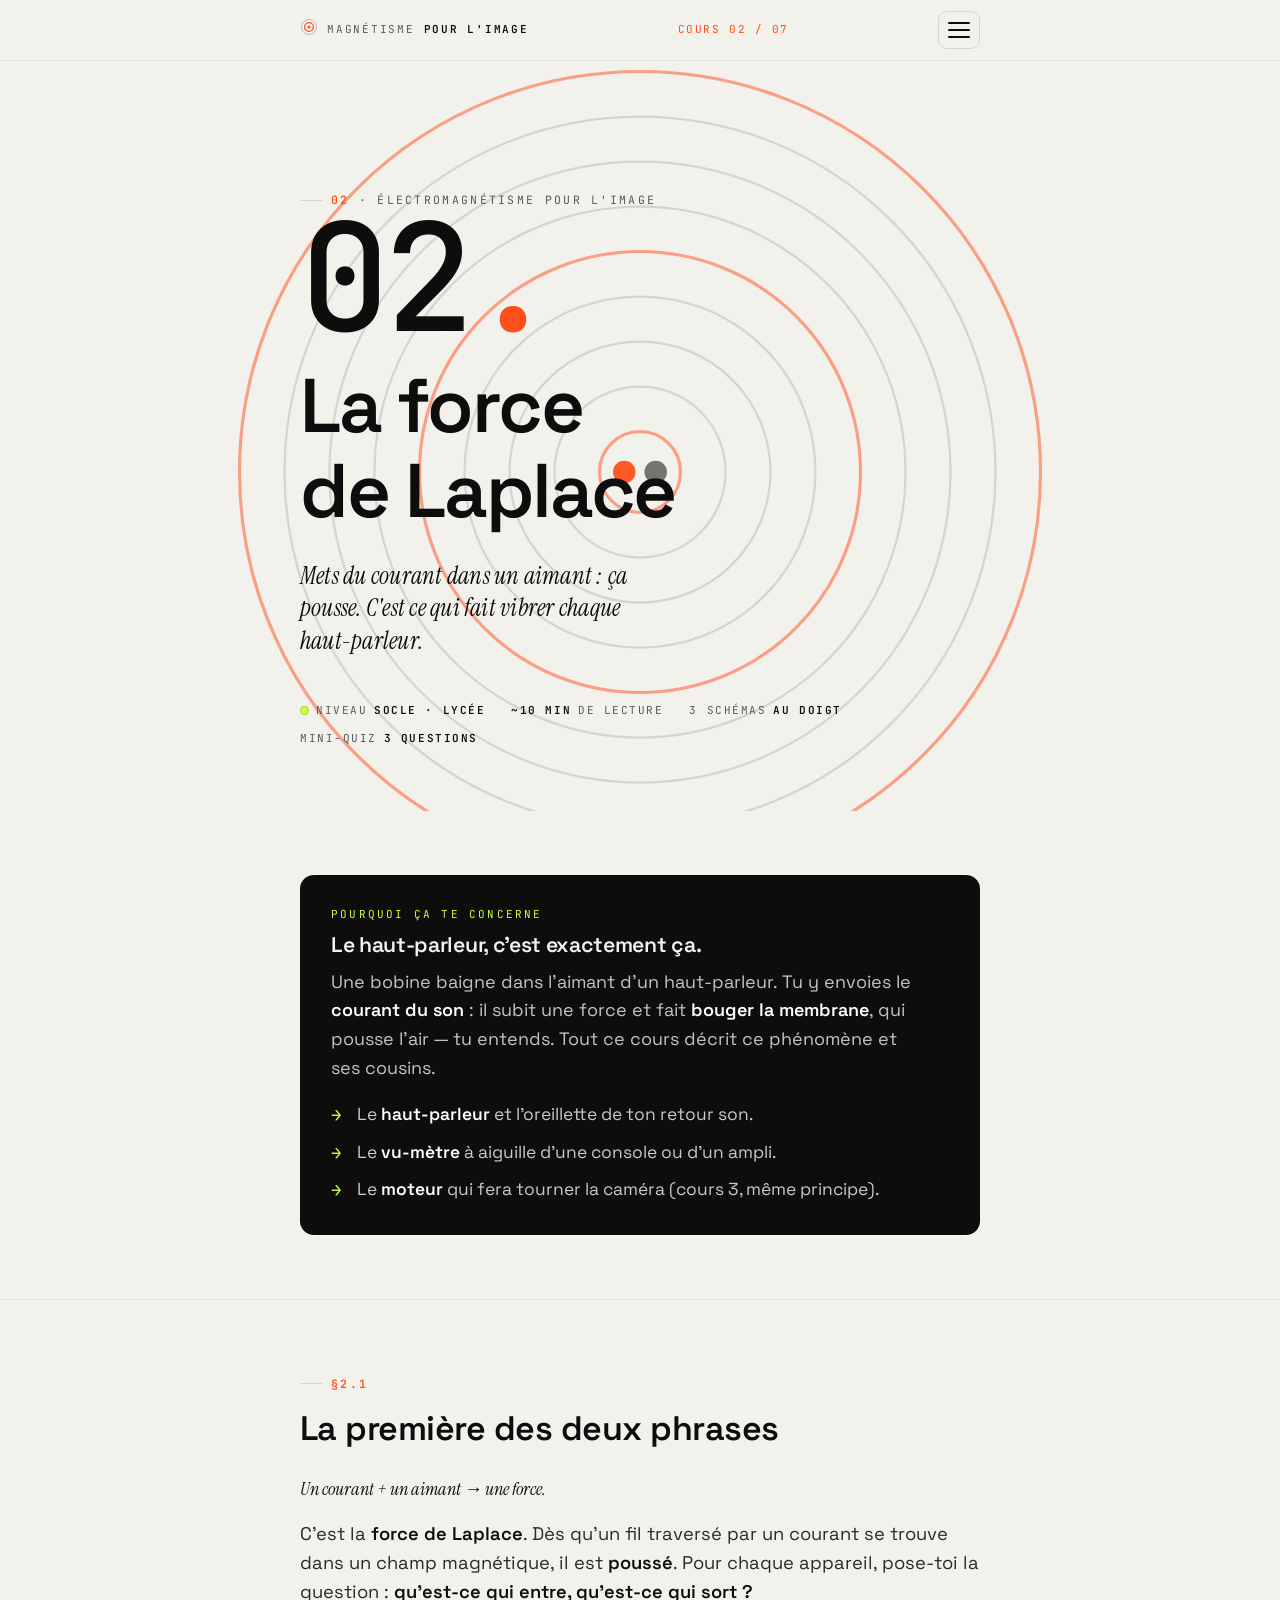
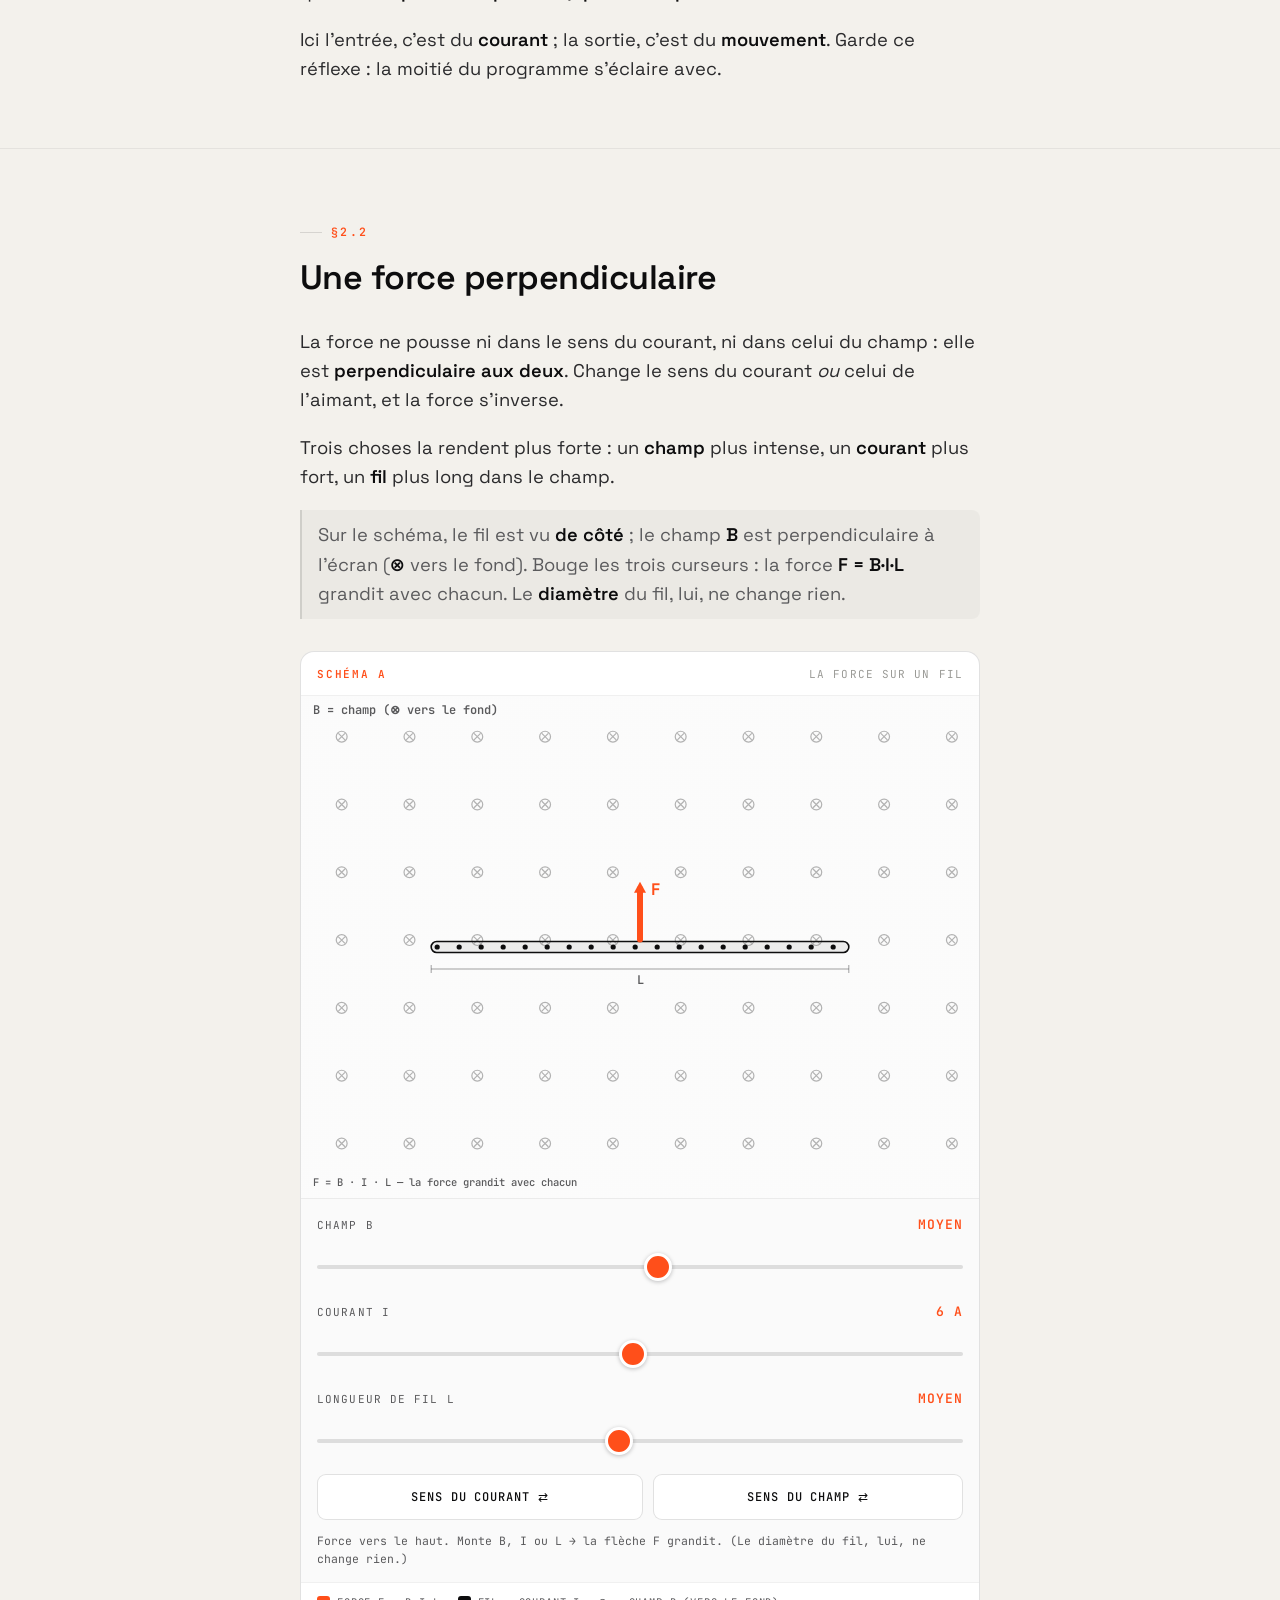
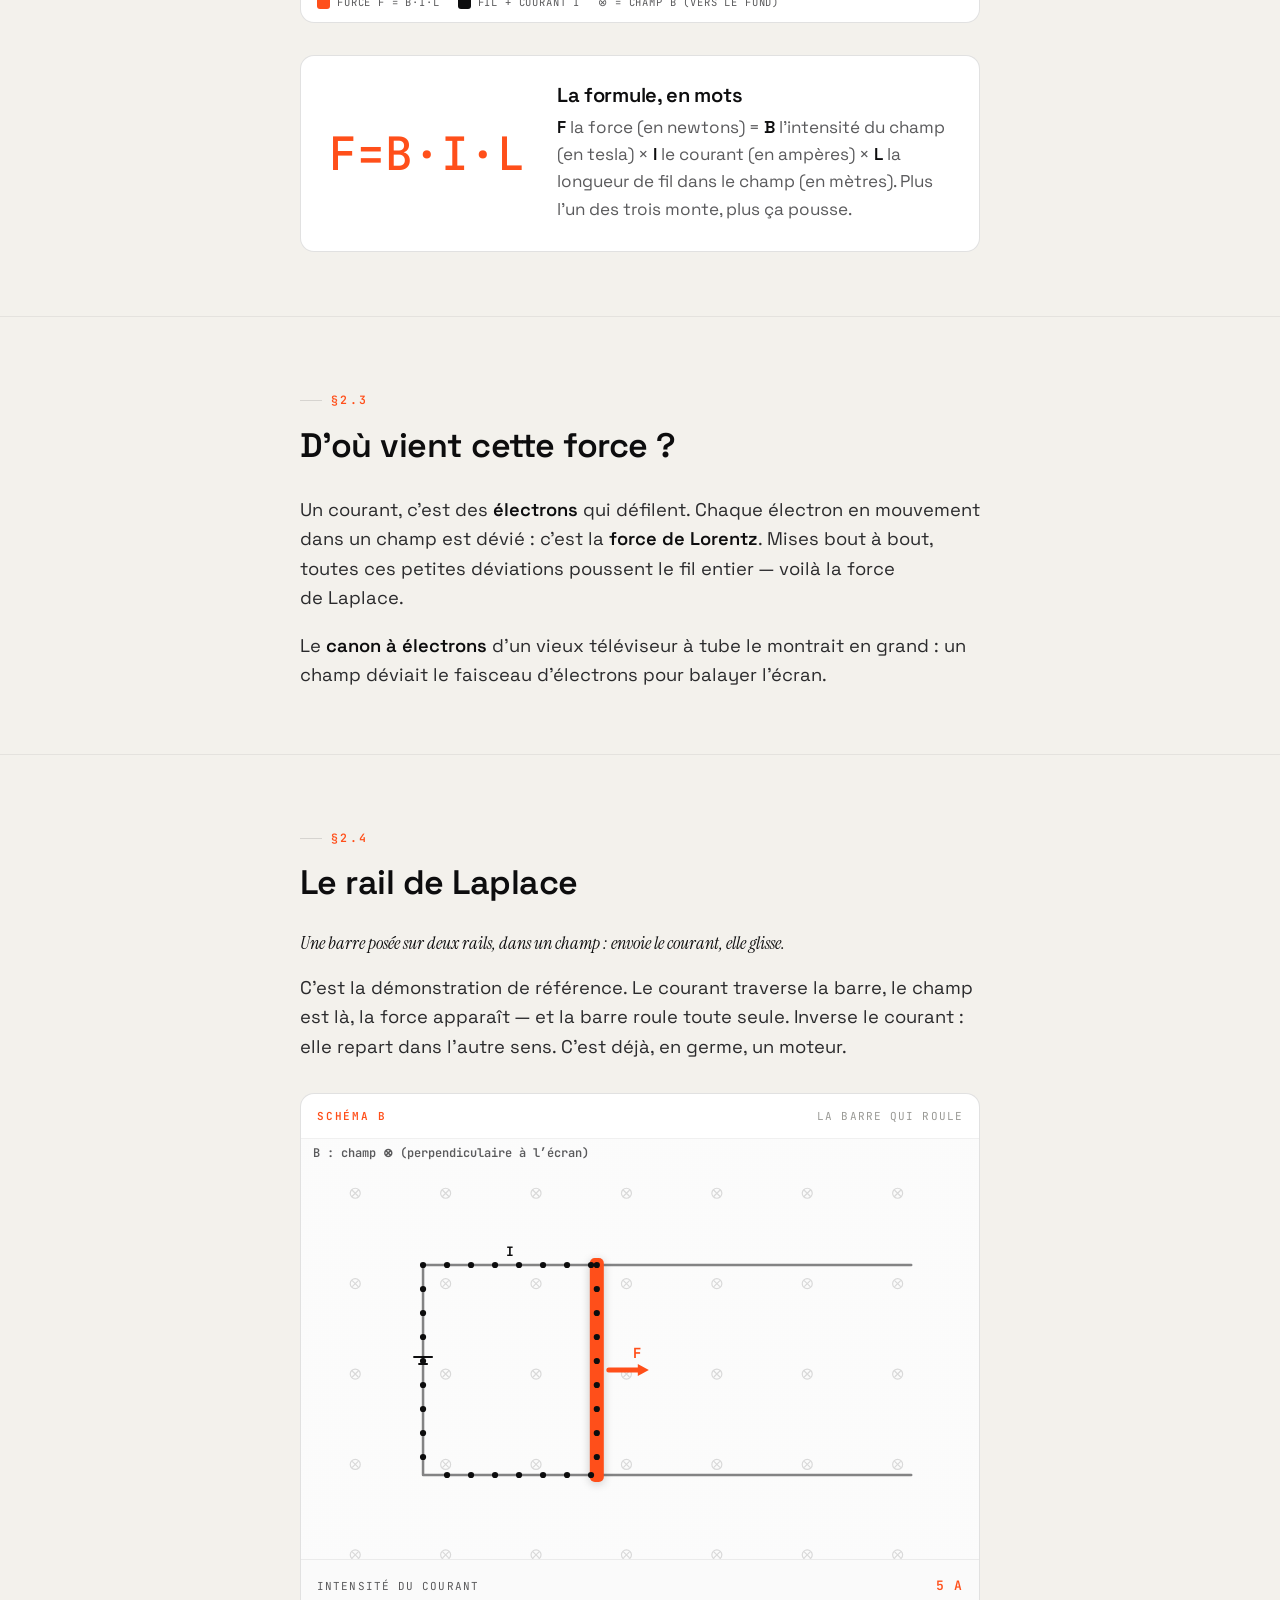
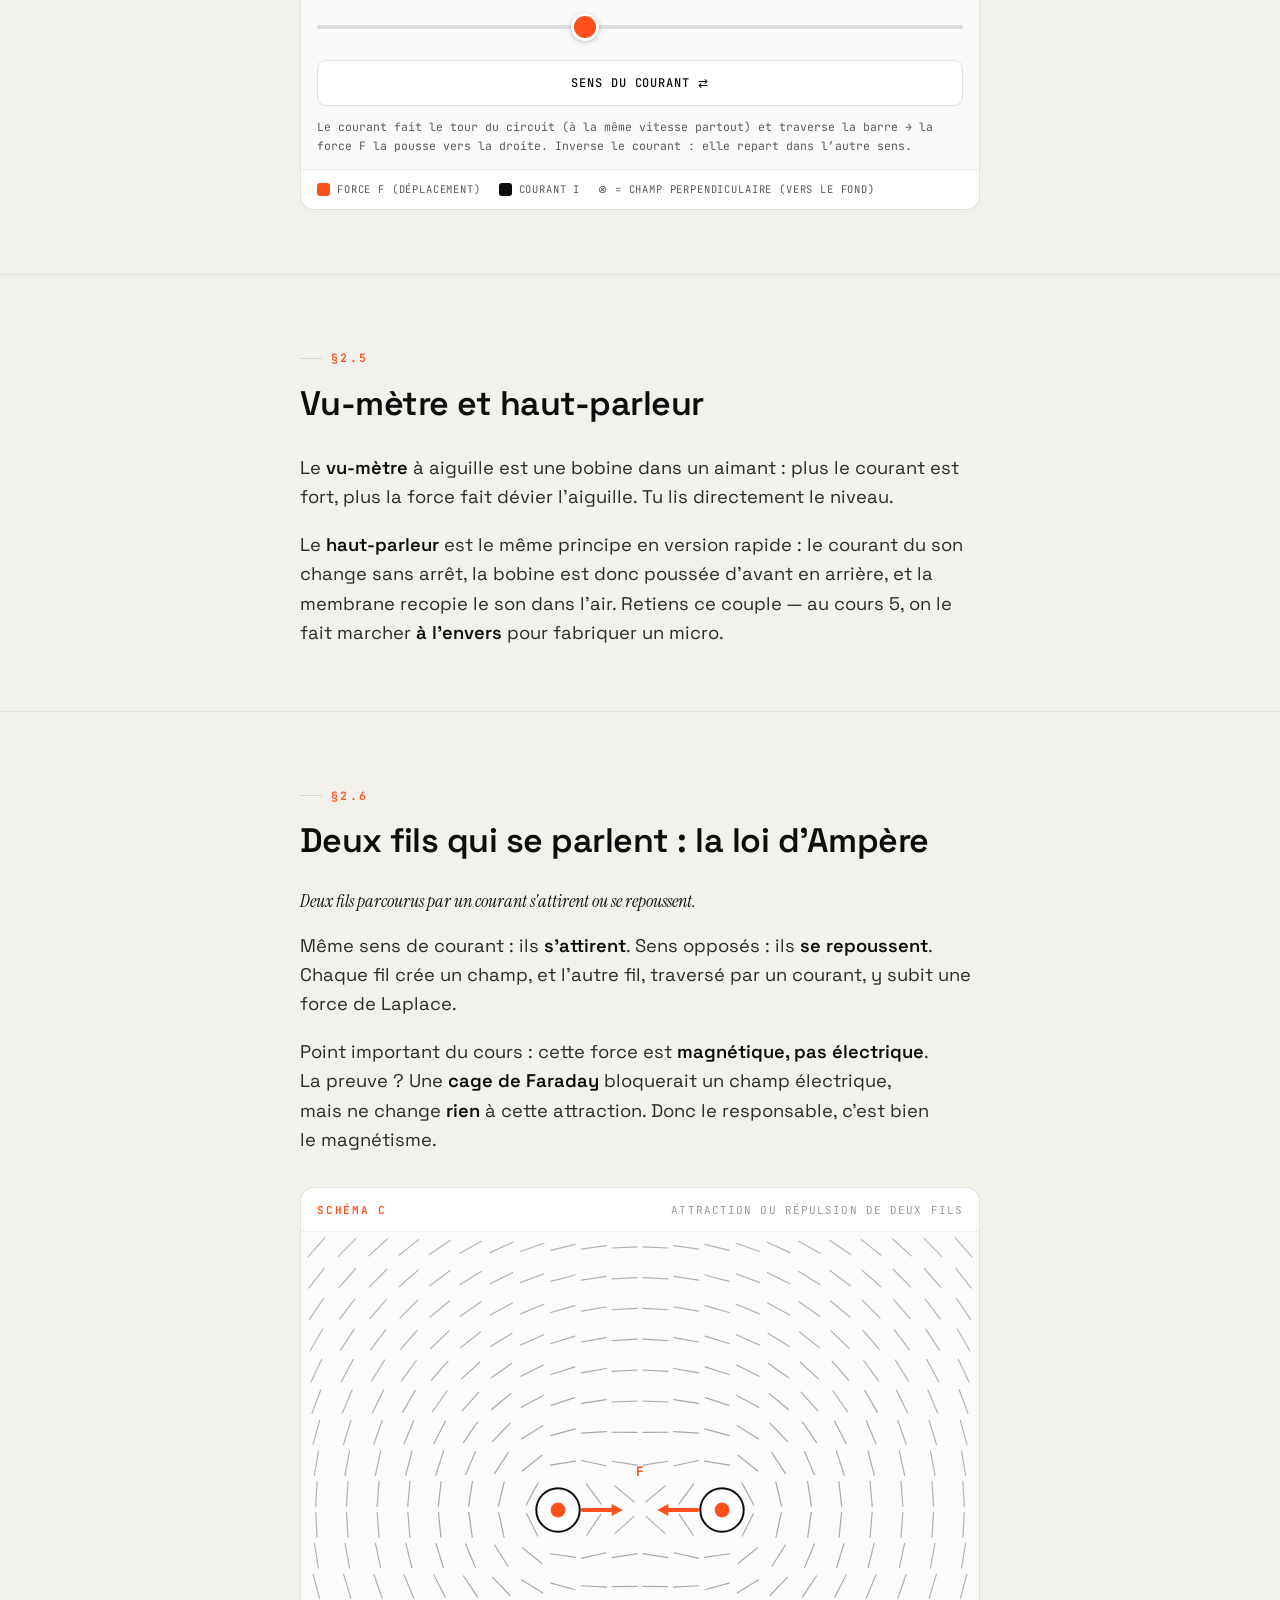
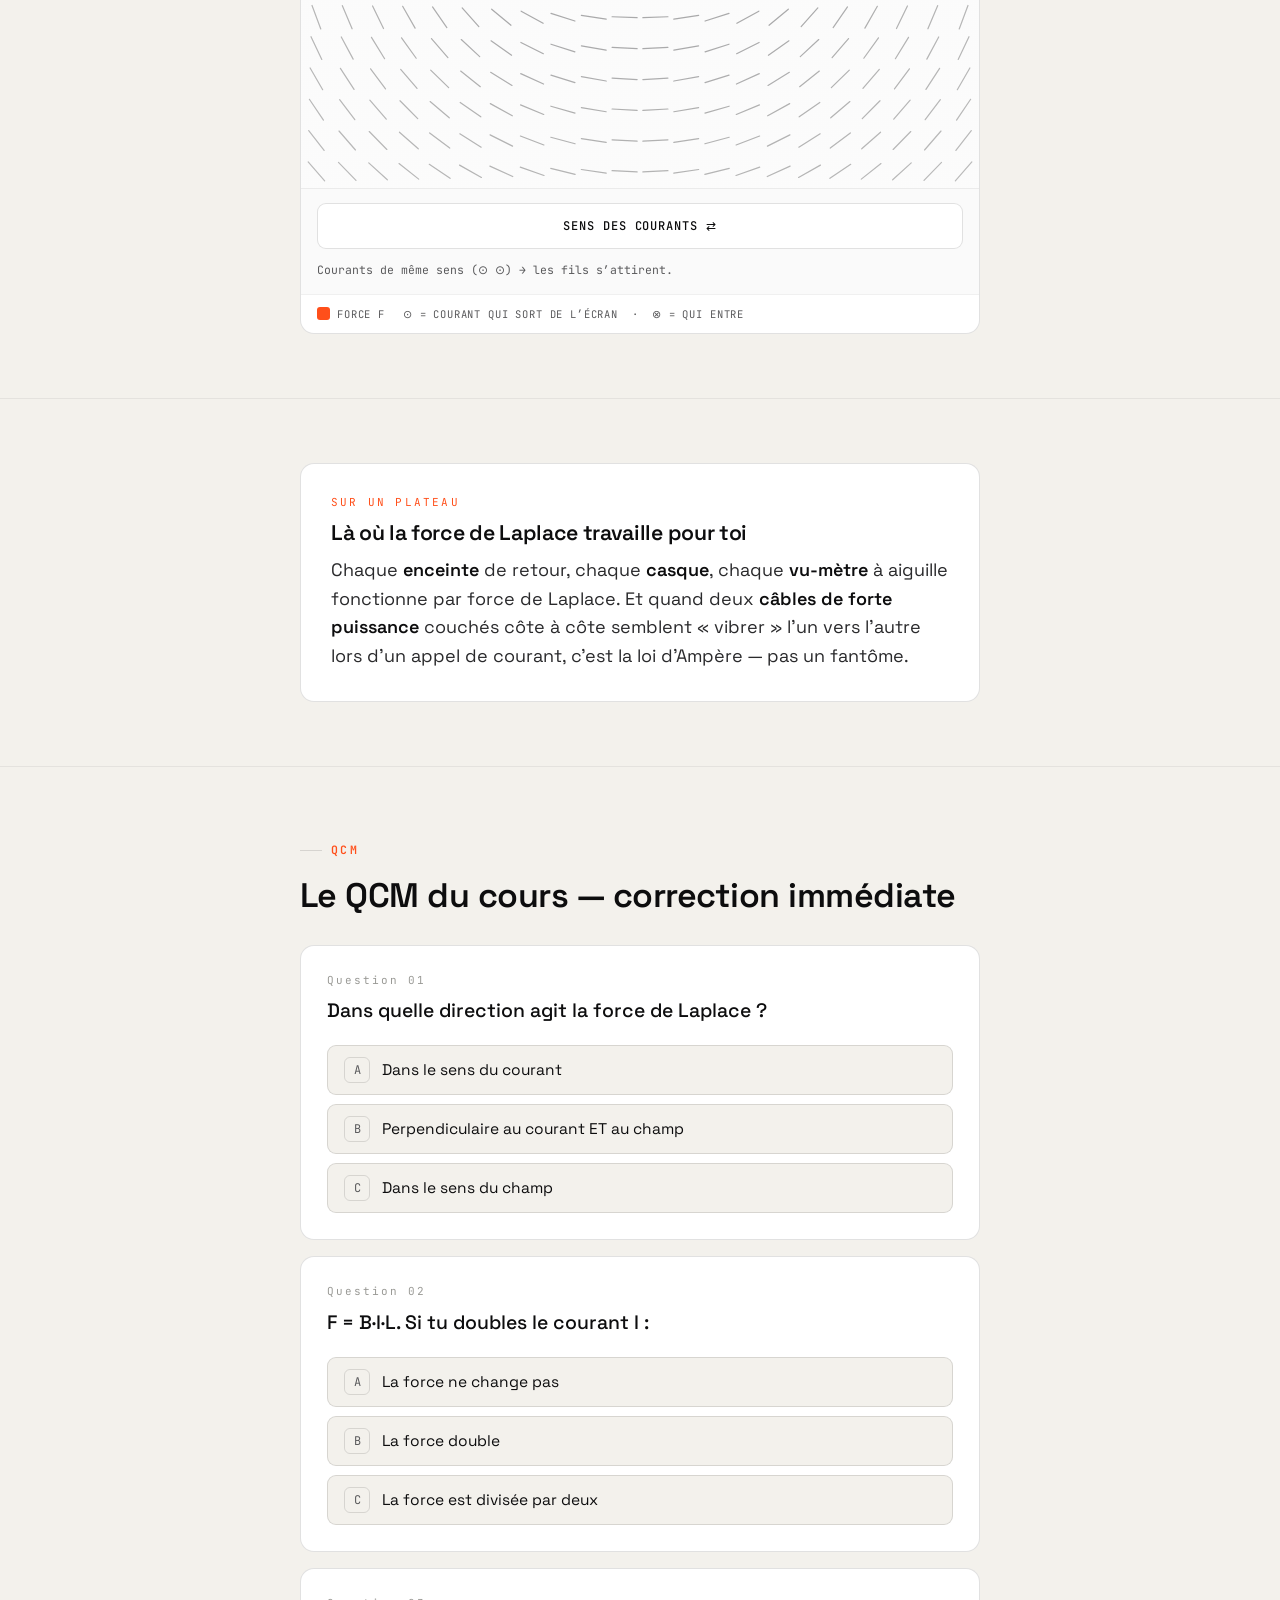
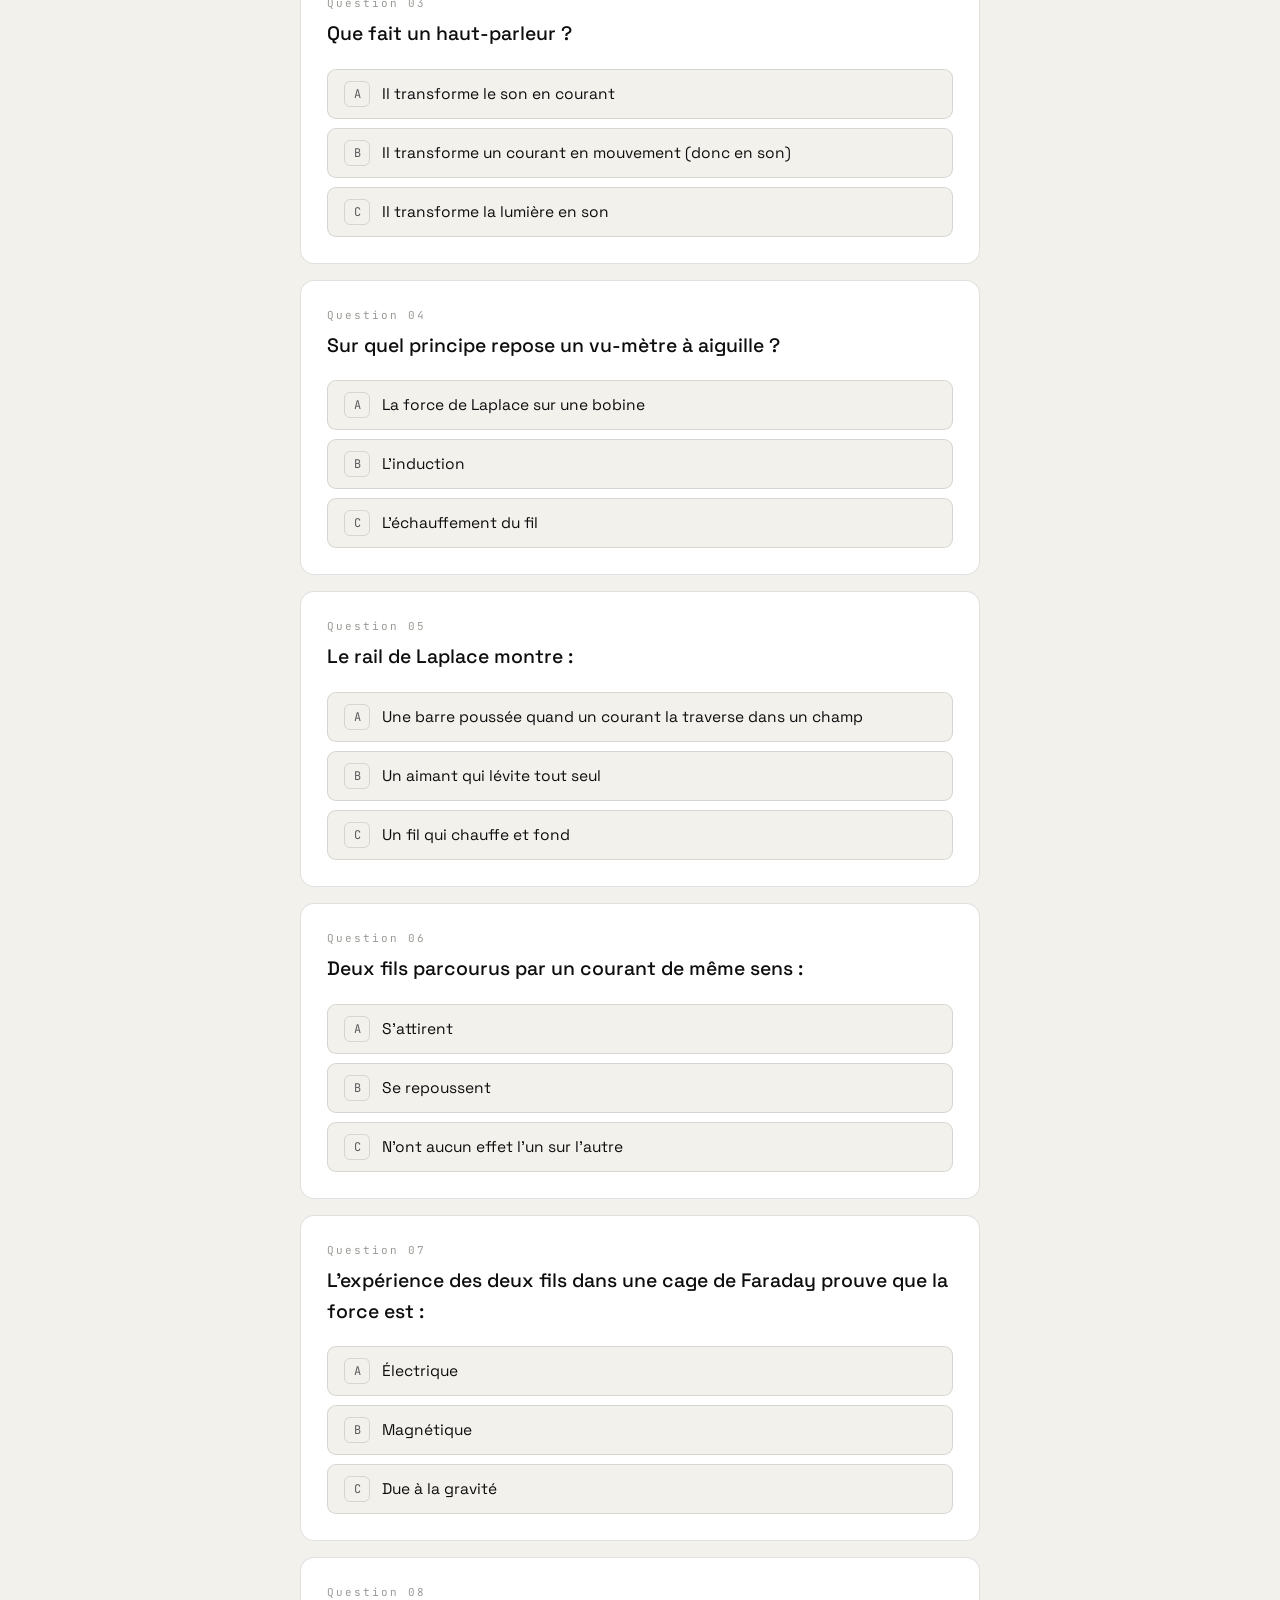
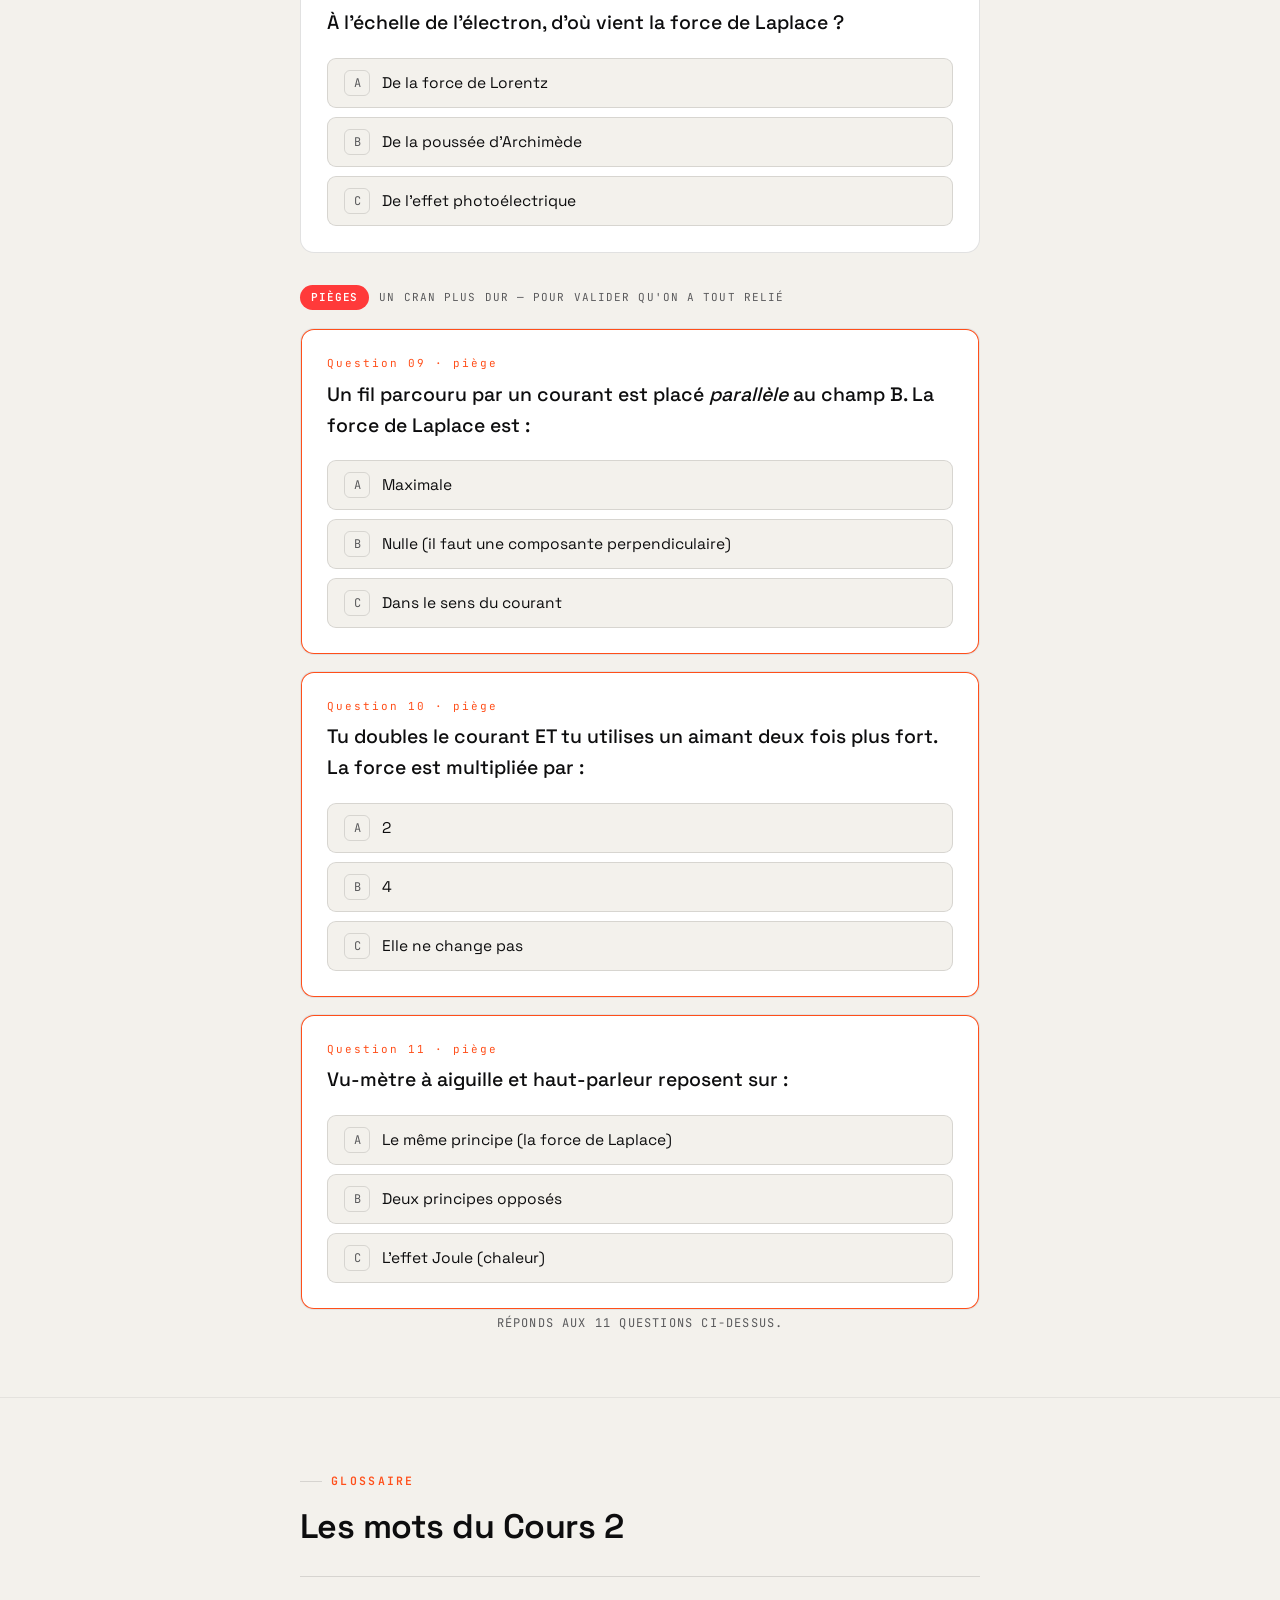
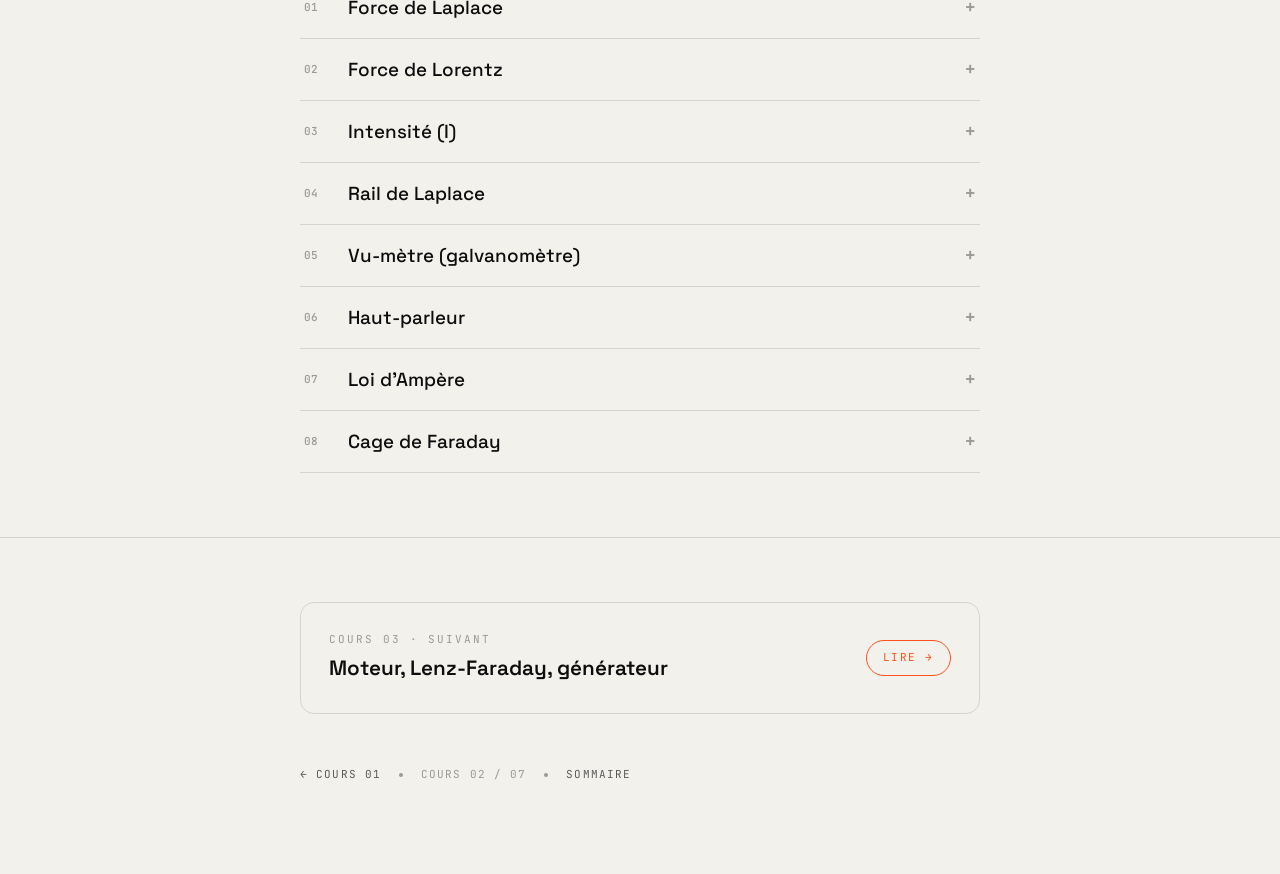
==== cours-2.html @ 25c0667f "Magnetisme pour l'image (Eve) : 7 cours interactifs, schemas, QCM, glossaire Co-Authored-By: Claude " ====
<!DOCTYPE html>
<html lang="fr">
<head>
<meta charset="UTF-8">
<meta name="viewport" content="width=device-width, initial-scale=1, viewport-fit=cover">
<title>02 · Force de Laplace — Magnétisme pour l'image</title>
<meta name="description" content="Cours 2 d'électromagnétisme pour l'image : la force de Laplace, le haut-parleur, le vu-mètre, la loi d'Ampère.">
<link rel="preconnect" href="https://fonts.googleapis.com">
<link rel="preconnect" href="https://fonts.gstatic.com" crossorigin>
<link href="https://fonts.googleapis.com/css2?family=Space+Grotesk:wght@400;500;600;700&family=Instrument+Serif:ital@0;1&family=JetBrains+Mono:wght@400;500;600&display=swap" rel="stylesheet">
<link rel="stylesheet" href="css/style.css">
</head>
<body data-page="cours-2">

<div class="progress" id="progress"></div>

<!-- ============ TOPBAR ============ -->
<header class="topbar">
  <div class="topbar__in">
    <a class="topbar__brand" href="index.html"><span class="ring-mark"></span> Magnétisme <b>pour l'image</b></a>
    <span class="topbar__cours">Cours 02 / 07</span>
  </div>
</header>

<!-- ============ HERO ============ -->
<section class="hero">
  <div class="hero__rings" id="heroRings"></div>
  <div class="wrap">
    <div class="eyebrow"><span class="num">02</span> · Électromagnétisme pour l'image</div>
    <div class="hero__num">02<span class="dot">.</span></div>
    <h1>La force<br>de Laplace</h1>
    <p class="hero__lead"><em class="lead">Mets du courant dans un aimant : ça pousse. C'est ce qui fait vibrer chaque haut-parleur.</em></p>
    <div class="hero__meta">
      <span class="chip chip--level"><span class="lvl-dot"></span> Niveau <b>socle · lycée</b></span>
      <span class="chip"><b>~10 min</b> de lecture</span>
      <span class="chip">3 schémas <b>au doigt</b></span>
      <span class="chip">mini-quiz <b>3 questions</b></span>
    </div>
  </div>
</section>

<!-- ============ POURQUOI ÇA TE CONCERNE ============ -->
<section class="section">
  <div class="wrap">
    <div class="callout callout--dark">
      <span class="callout__label">Pourquoi ça te concerne</span>
      <h3>Le haut-parleur, c'est exactement ça.</h3>
      <p>Une bobine baigne dans l'aimant d'un haut-parleur. Tu y envoies le <strong>courant du son</strong> : il subit une force et fait <strong>bouger la membrane</strong>, qui pousse l'air — tu entends. Tout ce cours décrit ce phénomène et ses cousins.</p>
      <ul class="applist">
        <li>Le <strong>haut-parleur</strong> et l'oreillette de ton retour son.</li>
        <li>Le <strong>vu-mètre</strong> à aiguille d'une console ou d'un ampli.</li>
        <li>Le <strong>moteur</strong> qui fera tourner la caméra (cours 3, même principe).</li>
      </ul>
    </div>
  </div>
</section>

<!-- ============ COLONNE VERTÉBRALE — PHRASE 1 ============ -->
<section class="section">
  <div class="wrap">
    <div class="sec-head">
      <div class="eyebrow"><span class="num">§2.1</span></div>
      <h2>La première des deux phrases</h2>
    </div>
    <div class="sec-body">
      <p class="lead-line">Un courant + un aimant → une force.</p>
      <p>C'est la <strong>force de Laplace</strong>. Dès qu'un fil traversé par un courant se trouve dans un champ magnétique, il est <strong>poussé</strong>. Pour chaque appareil, pose-toi la question : <strong>qu'est-ce qui entre, qu'est-ce qui sort ?</strong></p>
      <p>Ici l'entrée, c'est du <strong>courant</strong> ; la sortie, c'est du <strong>mouvement</strong>. Garde ce réflexe : la moitié du programme s'éclaire avec.</p>
    </div>
  </div>
</section>

<!-- ============ §2.2 — LA FORCE ============ -->
<section class="section">
  <div class="wrap">
    <div class="sec-head">
      <div class="eyebrow"><span class="num">§2.2</span></div>
      <h2>Une force perpendiculaire</h2>
    </div>
    <div class="sec-body">
      <p>La force ne pousse ni dans le sens du courant, ni dans celui du champ : elle est <strong>perpendiculaire aux deux</strong>. Change le sens du courant <em>ou</em> celui de l'aimant, et la force s'inverse.</p>
      <p>Trois choses la rendent plus forte : un <strong>champ</strong> plus intense, un <strong>courant</strong> plus fort, un <strong>fil</strong> plus long dans le champ.</p>
      <p class="cut-note">Sur le schéma, le fil est vu <strong>de côté</strong> ; le champ <strong>B</strong> est perpendiculaire à l'écran (<strong>⊗</strong> vers le fond). Bouge les trois curseurs : la force <strong>F = B·I·L</strong> grandit avec chacun. Le <strong>diamètre</strong> du fil, lui, ne change rien.</p>
    </div>

    <!-- SCHÉMA L -->
    <figure class="figure">
      <div class="figure__head">
        <span class="figure__tag">Schéma A</span>
        <span class="figure__title">La force sur un fil</span>
      </div>
      <div class="figure__stage"><canvas id="cvL"></canvas></div>
      <div class="controls">
        <div class="slider">
          <div class="slider__top"><span>Champ B</span><b id="lBval">moyen</b></div>
          <input type="range" id="lB" min="0.15" max="1" step="0.01" value="0.6">
        </div>
        <div class="slider">
          <div class="slider__top"><span>Courant I</span><b id="lIval">5 A</b></div>
          <input type="range" id="lI" min="0.12" max="1" step="0.01" value="0.55">
        </div>
        <div class="slider">
          <div class="slider__top"><span>Longueur de fil L</span><b id="lLval">moyen</b></div>
          <input type="range" id="lL" min="0.25" max="1" step="0.01" value="0.6">
        </div>
        <button class="btn btn--accent" id="lCur">Sens du courant ⇄</button>
        <button class="btn" id="lField">Sens du champ ⇄</button>
        <div class="slider" style="flex-basis:100%">
          <div class="slider__top" id="lHint" style="text-transform:none;letter-spacing:0;font-size:11.5px"></div>
        </div>
      </div>
      <div class="figure__legend">
        <span class="lg"><span class="sw" style="background:var(--accent)"></span> Force F = B·I·L</span>
        <span class="lg"><span class="sw" style="background:var(--ink)"></span> Fil + courant I</span>
        <span class="lg">⊗ = champ B (vers le fond)</span>
      </div>
    </figure>

    <!-- FORMULE -->
    <div class="unit" style="margin-top:clamp(22px,5vw,32px)">
      <div class="unit__symbol" style="font-size:clamp(30px,9vw,46px)">F=B·I·L</div>
      <div class="unit__body">
        <h3>La formule, en mots</h3>
        <p><strong>F</strong> la force (en newtons) = <strong>B</strong> l'intensité du champ (en tesla) × <strong>I</strong> le courant (en ampères) × <strong>L</strong> la longueur de fil dans le champ (en mètres). Plus l'un des trois monte, plus ça pousse.</p>
      </div>
    </div>
  </div>
</section>

<!-- ============ §2.3 — D'OÙ ÇA VIENT ============ -->
<section class="section">
  <div class="wrap">
    <div class="sec-head">
      <div class="eyebrow"><span class="num">§2.3</span></div>
      <h2>D'où vient cette force ?</h2>
    </div>
    <div class="sec-body">
      <p>Un courant, c'est des <strong>électrons</strong> qui défilent. Chaque électron en mouvement dans un champ est dévié : c'est la <strong>force de Lorentz</strong>. Mises bout à bout, toutes ces petites déviations poussent le fil entier — voilà la force de Laplace.</p>
      <p>Le <strong>canon à électrons</strong> d'un vieux téléviseur à tube le montrait en grand : un champ déviait le faisceau d'électrons pour balayer l'écran.</p>
    </div>
  </div>
</section>

<!-- ============ §2.4 — RAIL DE LAPLACE ============ -->
<section class="section">
  <div class="wrap">
    <div class="sec-head">
      <div class="eyebrow"><span class="num">§2.4</span></div>
      <h2>Le rail de Laplace</h2>
    </div>
    <div class="sec-body">
      <p class="lead-line">Une barre posée sur deux rails, dans un champ : envoie le courant, elle glisse.</p>
      <p>C'est la démonstration de référence. Le courant traverse la barre, le champ est là, la force apparaît — et la barre roule toute seule. Inverse le courant : elle repart dans l'autre sens. C'est déjà, en germe, un moteur.</p>
    </div>

    <!-- SCHÉMA R -->
    <figure class="figure">
      <div class="figure__head">
        <span class="figure__tag">Schéma B</span>
        <span class="figure__title">La barre qui roule</span>
      </div>
      <div class="figure__stage"><canvas id="cvR"></canvas></div>
      <div class="controls">
        <div class="slider">
          <div class="slider__top"><span>Intensité du courant</span><b id="rIval">5 A</b></div>
          <input type="range" id="rI" min="0.15" max="1" step="0.01" value="0.5">
        </div>
        <button class="btn btn--accent" id="rDir" style="flex-basis:100%">Sens du courant ⇄</button>
        <div class="slider" style="flex-basis:100%">
          <div class="slider__top" id="rHint" style="text-transform:none;letter-spacing:0;font-size:11.5px"></div>
        </div>
      </div>
      <div class="figure__legend">
        <span class="lg"><span class="sw" style="background:var(--accent)"></span> Force F (déplacement)</span>
        <span class="lg"><span class="sw" style="background:var(--ink)"></span> Courant I</span>
        <span class="lg">⊗ = champ perpendiculaire (vers le fond)</span>
      </div>
    </figure>
  </div>
</section>

<!-- ============ §2.5 — APPLICATIONS ============ -->
<section class="section">
  <div class="wrap">
    <div class="sec-head">
      <div class="eyebrow"><span class="num">§2.5</span></div>
      <h2>Vu-mètre et haut-parleur</h2>
    </div>
    <div class="sec-body">
      <p>Le <strong>vu-mètre</strong> à aiguille est une bobine dans un aimant : plus le courant est fort, plus la force fait dévier l'aiguille. Tu lis directement le niveau.</p>
      <p>Le <strong>haut-parleur</strong> est le même principe en version rapide : le courant du son change sans arrêt, la bobine est donc poussée d'avant en arrière, et la membrane recopie le son dans l'air. Retiens ce couple — au cours 5, on le fait marcher <strong>à l'envers</strong> pour fabriquer un micro.</p>
    </div>
  </div>
</section>

<!-- ============ §2.6 — LOI D'AMPÈRE ============ -->
<section class="section">
  <div class="wrap">
    <div class="sec-head">
      <div class="eyebrow"><span class="num">§2.6</span></div>
      <h2>Deux fils qui se parlent : la loi d'Ampère</h2>
    </div>
    <div class="sec-body">
      <p class="lead-line">Deux fils parcourus par un courant s'attirent ou se repoussent.</p>
      <p>Même sens de courant : ils <strong>s'attirent</strong>. Sens opposés : ils <strong>se repoussent</strong>. Chaque fil crée un champ, et l'autre fil, traversé par un courant, y subit une force de Laplace.</p>
      <p>Point important du cours : cette force est <strong>magnétique, pas électrique</strong>. La preuve ? Une <strong>cage de Faraday</strong> bloquerait un champ électrique, mais ne change <strong>rien</strong> à cette attraction. Donc le responsable, c'est bien le magnétisme.</p>
    </div>

    <!-- SCHÉMA W -->
    <figure class="figure">
      <div class="figure__head">
        <span class="figure__tag">Schéma C</span>
        <span class="figure__title">Attraction ou répulsion de deux fils</span>
      </div>
      <div class="figure__stage"><canvas id="cvW"></canvas></div>
      <div class="controls">
        <button class="btn btn--accent" id="wDir" style="flex-basis:100%">Sens des courants ⇄</button>
        <div class="slider" style="flex-basis:100%">
          <div class="slider__top" id="wHint" style="text-transform:none;letter-spacing:0;font-size:11.5px"></div>
        </div>
      </div>
      <div class="figure__legend">
        <span class="lg"><span class="sw" style="background:var(--accent)"></span> Force F</span>
        <span class="lg">⊙ = courant qui sort de l’écran &nbsp;·&nbsp; ⊗ = qui entre</span>
      </div>
    </figure>
  </div>
</section>

<!-- ============ SUR UN PLATEAU ============ -->
<section class="section">
  <div class="wrap">
    <div class="callout">
      <span class="callout__label">Sur un plateau</span>
      <h3>Là où la force de Laplace travaille pour toi</h3>
      <p>Chaque <strong>enceinte</strong> de retour, chaque <strong>casque</strong>, chaque <strong>vu-mètre</strong> à aiguille fonctionne par force de Laplace. Et quand deux <strong>câbles de forte puissance</strong> couchés côte à côte semblent « vibrer » l'un vers l'autre lors d'un appel de courant, c'est la loi d'Ampère — pas un fantôme.</p>
    </div>
  </div>
</section>

<!-- ============ MINI-QUIZ ============ -->
<section class="section">
  <div class="wrap">
    <div class="sec-head">
      <div class="eyebrow"><span class="num">QCM</span></div>
      <h2>Le QCM du cours — correction immédiate</h2>
    </div>

    <div class="quiz">
      <div class="q" data-correct="1">
        <div class="q__num">Question 01</div>
        <div class="q__text">Dans quelle direction agit la force de Laplace&nbsp;?</div>
        <div class="q__opts">
          <button class="opt"><span class="key">A</span> Dans le sens du courant</button>
          <button class="opt"><span class="key">B</span> Perpendiculaire au courant ET au champ</button>
          <button class="opt"><span class="key">C</span> Dans le sens du champ</button>
        </div>
        <div class="q__feedback"><b>Correction</b> Elle est <strong>perpendiculaire aux deux</strong>. Inverse le courant ou le champ, elle s'inverse.</div>
      </div>

      <div class="q" data-correct="1">
        <div class="q__num">Question 02</div>
        <div class="q__text">F = B·I·L. Si tu doubles le courant I&nbsp;:</div>
        <div class="q__opts">
          <button class="opt"><span class="key">A</span> La force ne change pas</button>
          <button class="opt"><span class="key">B</span> La force double</button>
          <button class="opt"><span class="key">C</span> La force est divisée par deux</button>
        </div>
        <div class="q__feedback"><b>Correction</b> La force est <strong>proportionnelle</strong> à I : double le courant, tu doubles la force.</div>
      </div>

      <div class="q" data-correct="1">
        <div class="q__num">Question 03</div>
        <div class="q__text">Que fait un haut-parleur&nbsp;?</div>
        <div class="q__opts">
          <button class="opt"><span class="key">A</span> Il transforme le son en courant</button>
          <button class="opt"><span class="key">B</span> Il transforme un courant en mouvement (donc en son)</button>
          <button class="opt"><span class="key">C</span> Il transforme la lumière en son</button>
        </div>
        <div class="q__feedback"><b>Correction</b> Entrée = courant, sortie = mouvement de la membrane. Le <strong>micro dynamique</strong> fait l'inverse (cours 5).</div>
      </div>

      <div class="q" data-correct="0">
        <div class="q__num">Question 04</div>
        <div class="q__text">Sur quel principe repose un vu-mètre à aiguille&nbsp;?</div>
        <div class="q__opts">
          <button class="opt"><span class="key">A</span> La force de Laplace sur une bobine</button>
          <button class="opt"><span class="key">B</span> L'induction</button>
          <button class="opt"><span class="key">C</span> L'échauffement du fil</button>
        </div>
        <div class="q__feedback"><b>Correction</b> Une bobine dans un aimant : la force est <strong>proportionnelle au courant</strong>, l'aiguille dévie d'autant.</div>
      </div>

      <div class="q" data-correct="0">
        <div class="q__num">Question 05</div>
        <div class="q__text">Le rail de Laplace montre&nbsp;:</div>
        <div class="q__opts">
          <button class="opt"><span class="key">A</span> Une barre poussée quand un courant la traverse dans un champ</button>
          <button class="opt"><span class="key">B</span> Un aimant qui lévite tout seul</button>
          <button class="opt"><span class="key">C</span> Un fil qui chauffe et fond</button>
        </div>
        <div class="q__feedback"><b>Correction</b> Courant + champ → <strong>force</strong> : la barre glisse. Inverse le courant, elle repart dans l'autre sens.</div>
      </div>

      <div class="q" data-correct="0">
        <div class="q__num">Question 06</div>
        <div class="q__text">Deux fils parcourus par un courant de même sens&nbsp;:</div>
        <div class="q__opts">
          <button class="opt"><span class="key">A</span> S'attirent</button>
          <button class="opt"><span class="key">B</span> Se repoussent</button>
          <button class="opt"><span class="key">C</span> N'ont aucun effet l'un sur l'autre</button>
        </div>
        <div class="q__feedback"><b>Correction</b> Même sens → <strong>attraction</strong> (loi d'Ampère). Sens opposés → répulsion.</div>
      </div>

      <div class="q" data-correct="1">
        <div class="q__num">Question 07</div>
        <div class="q__text">L'expérience des deux fils dans une cage de Faraday prouve que la force est&nbsp;:</div>
        <div class="q__opts">
          <button class="opt"><span class="key">A</span> Électrique</button>
          <button class="opt"><span class="key">B</span> Magnétique</button>
          <button class="opt"><span class="key">C</span> Due à la gravité</button>
        </div>
        <div class="q__feedback"><b>Correction</b> La cage bloque les champs électriques mais l'attraction subsiste : la force est <strong>magnétique</strong>.</div>
      </div>

      <div class="q" data-correct="0">
        <div class="q__num">Question 08</div>
        <div class="q__text">À l'échelle de l'électron, d'où vient la force de Laplace&nbsp;?</div>
        <div class="q__opts">
          <button class="opt"><span class="key">A</span> De la force de Lorentz</button>
          <button class="opt"><span class="key">B</span> De la poussée d'Archimède</button>
          <button class="opt"><span class="key">C</span> De l'effet photoélectrique</button>
        </div>
        <div class="q__feedback"><b>Correction</b> Chaque électron en mouvement subit la <strong>force de Lorentz</strong> ; additionnée sur tout le fil, elle donne la force de Laplace.</div>
      </div>
      <div class="quiz-sep"><span class="quiz-sep__tag">Pièges</span> Un cran plus dur — pour valider qu'on a tout relié</div>
      <div class="q q--hard" data-correct="1">
        <div class="q__num">Question 09 · piège</div>
        <div class="q__text">Un fil parcouru par un courant est placé <em>parallèle</em> au champ B. La force de Laplace est&nbsp;:</div>
        <div class="q__opts">
          <button class="opt"><span class="key">A</span> Maximale</button>
          <button class="opt"><span class="key">B</span> Nulle (il faut une composante perpendiculaire)</button>
          <button class="opt"><span class="key">C</span> Dans le sens du courant</button>
        </div>
        <div class="q__feedback"><b>Correction</b> F est maximale quand le fil est <strong>perpendiculaire</strong> au champ ; parallèle → force <strong>nulle</strong>.</div>
      </div>
      <div class="q q--hard" data-correct="1">
        <div class="q__num">Question 10 · piège</div>
        <div class="q__text">Tu doubles le courant ET tu utilises un aimant deux fois plus fort. La force est multipliée par&nbsp;:</div>
        <div class="q__opts">
          <button class="opt"><span class="key">A</span> 2</button>
          <button class="opt"><span class="key">B</span> 4</button>
          <button class="opt"><span class="key">C</span> Elle ne change pas</button>
        </div>
        <div class="q__feedback"><b>Correction</b> F = B·I·L dépend de B <em>et</em> de I : ×2 et ×2 → <strong>×4</strong>.</div>
      </div>
      <div class="q q--hard" data-correct="0">
        <div class="q__num">Question 11 · piège</div>
        <div class="q__text">Vu-mètre à aiguille et haut-parleur reposent sur&nbsp;:</div>
        <div class="q__opts">
          <button class="opt"><span class="key">A</span> Le même principe (la force de Laplace)</button>
          <button class="opt"><span class="key">B</span> Deux principes opposés</button>
          <button class="opt"><span class="key">C</span> L'effet Joule (chaleur)</button>
        </div>
        <div class="q__feedback"><b>Correction</b> Les deux : une bobine dans un aimant, <strong>poussée par le courant</strong>.</div>
      </div>
    </div>
    <div class="quiz__score" id="quizScore">Réponds aux 11 questions ci-dessus.</div>
  </div>
</section>

<!-- ============ GLOSSAIRE ============ -->
<section class="section">
  <div class="wrap">
    <div class="sec-head">
      <div class="eyebrow"><span class="num">Glossaire</span></div>
      <h2>Les mots du Cours 2</h2>
    </div>
    <div class="gloss" id="gloss"></div>
  </div>
</section>

<!-- ============ FOOTER / NAV ============ -->
<footer class="footnav">
  <div class="wrap">
    <a class="nextcard nextcard--go" href="cours-3.html">
      <div class="nextcard__l">
        <div class="k">Cours 03 · suivant</div>
        <div class="t">Moteur, Lenz-Faraday, générateur</div>
      </div>
      <div class="nextcard__r nextcard__r--go">Lire →</div>
    </a>
    <div class="colophon">
      <span><a href="cours-1.html" style="color:var(--ink-3)">← Cours 01</a></span>
      <span class="dotsep"></span>
      <span>Cours 02 / 07</span>
      <span class="dotsep"></span>
      <span><a href="index.html" style="color:var(--ink-3)">Sommaire</a></span>
    </div>
  </div>
</footer>

<!-- Glossaire : données injectées -->
<script id="glossData" type="application/json">
[
 ["Force de Laplace","La force qu'un champ magnétique exerce sur un fil parcouru par un courant. Elle vaut F = B·I·L et s'exerce perpendiculairement au courant et au champ. C'est elle qui met en mouvement moteurs, haut-parleurs et vu-mètres.","Ce qui pousse la membrane d'un haut-parleur."],
 ["Force de Lorentz","La force subie par une charge en mouvement dans un champ magnétique (F = q·v·B). C'est l'origine microscopique de la force de Laplace : additionnée sur tous les électrons du fil, elle donne la poussée sur le fil entier.","La déviation du faisceau d'électrons dans un tube cathodique."],
 ["Intensité (I)","La quantité de courant qui circule, mesurée en ampères (A). Dans F = B·I·L, doubler l'intensité double la force.","Le débit d'électrons dans le fil."],
 ["Rail de Laplace","Le montage de démonstration du programme : une barre conductrice posée sur deux rails, dans un champ. Quand le courant traverse la barre, la force de Laplace la fait glisser ; inverser le courant inverse le sens.","L'ancêtre du moteur électrique."],
 ["Vu-mètre (galvanomètre)","Un appareil de mesure où une bobine placée dans un aimant subit une force proportionnelle au courant : l'aiguille dévie d'autant plus que le courant est fort.","L'aiguille de niveau d'une console son."],
 ["Haut-parleur","Une bobine solidaire d'une membrane, plongée dans l'aimant. Le courant du signal audio la traverse, la force de Laplace la fait avancer et reculer, et la membrane recrée le son dans l'air.","Le micro dynamique fait exactement l'inverse (cours 5)."],
 ["Loi d'Ampère","Deux fils parcourus par des courants exercent l'un sur l'autre une force magnétique : même sens ils s'attirent, sens opposés ils se repoussent. Chaque fil crée un champ, et l'autre y subit une force de Laplace.","Deux gros câbles qui semblent « tirer » l'un vers l'autre lors d'un appel de courant."],
 ["Cage de Faraday","Une enveloppe conductrice qui arrête les champs électriques, mais pas l'interaction magnétique. Dans l'expérience des deux fils, elle ne change rien à l'attraction : preuve que cette force est bien magnétique.","Le blindage d'un câble, qui stoppe les parasites électriques."]
]
</script>
<script>
(function(){
  var data=JSON.parse(document.getElementById('glossData').textContent);
  var host=document.getElementById('gloss');
  data.forEach(function(d,i){
    var n=(i+1<10?'0':'')+(i+1);
    var div=document.createElement('div');
    div.className='gterm';
    div.innerHTML='<button class="gterm__btn"><span class="gi">'+n+'</span>'+
      '<span class="gt">'+d[0]+'</span><span class="gx">+</span></button>'+
      '<div class="gterm__panel"><div class="gterm__inner"><p>'+d[1]+'</p>'+
      (d[2]?'<p class="ana">'+d[2]+'</p>':'')+'</div></div>';
    host.appendChild(div);
  });
})();
</script>

<script src="js/engine.js"></script>
<script src="js/course-2.js"></script>
<script src="js/ui.js"></script>
<script src="js/site.js"></script>
</body>
</html>
---- css/style.css ----
/* =========================================================
   Magnétisme pour l'image — Cours 1
   Identité ShowRunner : papier crème, encre noire, orange vif.
   ========================================================= */

:root{
  /* Couleurs (ShowRunner) */
  --bg:#f3f1ec;
  --bg-card:#ffffff;
  --bg-dark:#0d0d0e;
  --ink:#0d0d0e;
  --ink-2:#2a2a2c;
  --ink-3:#5a5a5c;
  --ink-4:#9a9a96;
  --line-soft:rgba(13,13,14,.12);
  --line-hair:rgba(13,13,14,.06);
  --accent:#ff4f1a;
  --flow:#ff6b1a;
  --accent-2:#c9ff3c;
  --offline:#b8a89a;

  /* Polices */
  --font-title:'Space Grotesk', system-ui, sans-serif;
  --font-serif:'Instrument Serif', Georgia, serif;
  --font-mono:'JetBrains Mono', ui-monospace, monospace;

  /* Mesures */
  --maxw:720px;
  --pad:clamp(20px, 5vw, 40px);
  --radius:14px;
  --radius-sm:9px;
}

*{ box-sizing:border-box; }
html{ -webkit-text-size-adjust:100%; }

body{
  margin:0;
  background:var(--bg);
  color:var(--ink);
  font-family:var(--font-title);
  font-size:17px;
  line-height:1.6;
  font-weight:400;
  -webkit-font-smoothing:antialiased;
  text-rendering:optimizeLegibility;
  overflow-x:hidden;
}

/* Grain de papier discret */
body::before{
  content:"";
  position:fixed; inset:0;
  pointer-events:none;
  z-index:0;
  opacity:.4;
  background-image:radial-gradient(rgba(13,13,14,.025) 1px, transparent 1px);
  background-size:3px 3px;
}

/* ---------- Layout général ---------- */
.wrap{
  position:relative;
  z-index:1;
  width:100%;
  max-width:var(--maxw);
  margin:0 auto;
  padding:0 var(--pad);
}

section{ position:relative; z-index:1; }

/* ---------- Typo utilitaires ---------- */
.mono{ font-family:var(--font-mono); }
.serif{ font-family:var(--font-serif); }

.kicker{
  font-family:var(--font-mono);
  font-size:11.5px;
  letter-spacing:.22em;
  text-transform:uppercase;
  color:var(--ink-4);
  font-weight:500;
}

.eyebrow{
  display:inline-flex; align-items:center; gap:9px;
  font-family:var(--font-mono);
  font-size:11.5px;
  letter-spacing:.2em;
  text-transform:uppercase;
  color:var(--ink-3);
}
.eyebrow .num{ color:var(--accent); font-weight:600; }
.eyebrow::before{
  content:"";
  width:22px; height:1px; background:var(--line-soft);
}

h1,h2,h3{ font-weight:600; line-height:1.12; letter-spacing:-.015em; margin:0; }

p{ margin:0 0 1em; color:var(--ink-2); text-wrap:pretty; }
p:last-child{ margin-bottom:0; }
strong{ font-weight:600; color:var(--ink); }

em.lead{
  font-family:var(--font-serif);
  font-style:italic;
  font-weight:400;
  font-size:1.32em;
  line-height:1.32;
  color:var(--ink);
  letter-spacing:.01em;
}

a{ color:var(--accent); text-decoration:none; }

/* Anneaux du hero */
@keyframes ringPulse{
  0%,100%{ transform:scale(.96); opacity:.85; }
  50%{ transform:scale(1.04); opacity:1; }
}

/* =========================================================
   HERO
   ========================================================= */
.hero{
  position:relative;
  padding:clamp(64px,16vw,120px) 0 clamp(40px,9vw,64px);
  overflow:hidden;
}
.hero__rings{
  position:absolute;
  top:50%; left:50%;
  width:min(140vw,900px); height:min(140vw,900px);
  transform:translate(-50%,-46%);
  z-index:0;
  pointer-events:none;
}
.hero .wrap{ position:relative; z-index:2; }

.hero__num{
  font-family:var(--font-mono);
  font-weight:500;
  font-size:clamp(64px,22vw,150px);
  line-height:.9;
  letter-spacing:-.04em;
  color:var(--ink);
  margin:0 0 .12em;
}
.hero__num .dot{ color:var(--accent); }

.hero h1{
  font-size:clamp(38px,12vw,76px);
  letter-spacing:-.03em;
  margin:0 0 .35em;
}
.hero__lead{
  max-width:30ch;
}
.hero__meta{
  margin-top:clamp(28px,7vw,44px);
  display:flex; flex-wrap:wrap; gap:10px 26px;
  align-items:center;
}
.hero__meta .chip{
  font-family:var(--font-mono);
  font-size:11px; letter-spacing:.14em; text-transform:uppercase;
  color:var(--ink-3);
  display:inline-flex; align-items:center; gap:7px;
}
.hero__meta .chip b{ color:var(--ink); font-weight:600; }
/* Badge de niveau (vert = socle lycée / orange = post-bac / rouge = plafond) */
.lvl-dot{
  width:9px; height:9px; border-radius:50%;
  background:var(--accent-2);
  box-shadow:0 0 0 1px rgba(13,13,14,.18) inset;
  flex:0 0 auto;
}
.lvl-dot--orange{ background:var(--accent); }

/* Questions pièges (plus dures) */
.quiz-sep{ margin:16px 0 2px; display:flex; align-items:center; gap:10px;
  font-family:var(--font-mono); font-size:11px; letter-spacing:.1em; text-transform:uppercase; color:var(--ink-3); }
.quiz-sep__tag{ color:#fff; background:#ff3a3a; border-radius:100px; padding:4px 11px; font-weight:600; letter-spacing:.08em; flex:0 0 auto; }
.q--hard{ border-color:var(--accent); box-shadow:0 0 0 1px var(--accent) inset; }
.q--hard .q__num{ color:var(--accent); }
.q--hard .q__feedback{ border-left-color:#ff3a3a; }

/* =========================================================
   SECTIONS pédagogiques
   ========================================================= */
.section{ padding:clamp(38px,9vw,64px) 0; }
.section + .section{ border-top:1px solid var(--line-hair); }

.sec-head{ margin-bottom:clamp(20px,5vw,30px); }
.sec-head h2{
  font-size:clamp(25px,6.4vw,34px);
  margin-top:.5em;
}
.sec-body > p{ font-size:1.02em; }
.sec-body > p + p{ margin-top:0; }

.lead-line{
  font-family:var(--font-serif);
  font-style:italic;
  font-size:1.5em;
  line-height:1.3;
  color:var(--ink);
  margin:0 0 .9em;
}

/* ---------- Encadré "Pourquoi ça te concerne" ---------- */
.callout{
  background:var(--bg-card);
  border:1px solid var(--line-soft);
  border-radius:var(--radius);
  padding:clamp(22px,6vw,30px);
  position:relative;
}
.callout--dark{
  background:var(--bg-dark);
  border-color:transparent;
  color:var(--bg);
}
.callout--dark p{ color:rgba(243,241,236,.8); }
.callout--dark strong{ color:#fff; }
.callout--dark .callout__label{ color:var(--accent-2); }
.callout__label{
  font-family:var(--font-mono);
  font-size:11px; letter-spacing:.2em; text-transform:uppercase;
  color:var(--accent);
  display:block; margin-bottom:.85em;
}
.callout h3{ font-size:1.18em; margin-bottom:.5em; }

/* liste applications "Sur un plateau" */
.applist{ list-style:none; margin:.4em 0 0; padding:0; display:grid; gap:.55em; }
.applist li{
  position:relative; padding-left:26px;
  color:rgba(243,241,236,.82);
  font-size:.97em;
}
.applist li::before{
  content:"→";
  position:absolute; left:0; top:0;
  color:var(--accent-2);
  font-family:var(--font-mono);
}

/* =========================================================
   FIGURES interactives
   ========================================================= */
.figure{
  margin:clamp(22px,5vw,32px) 0 0;
  background:var(--bg-card);
  border:1px solid var(--line-soft);
  border-radius:var(--radius);
  overflow:hidden;
}
.figure__head{
  display:flex; align-items:baseline; justify-content:space-between;
  gap:12px;
  padding:14px 16px 12px;
  border-bottom:1px solid var(--line-hair);
}
.figure__tag{
  font-family:var(--font-mono);
  font-size:11px; letter-spacing:.16em; text-transform:uppercase;
  color:var(--accent);
  font-weight:600;
}
.figure__title{
  font-family:var(--font-mono);
  font-size:11px; letter-spacing:.1em; text-transform:uppercase;
  color:var(--ink-4);
  text-align:right;
}
.figure__stage{
  position:relative;
  width:100%;
  background:
    linear-gradient(0deg, rgba(13,13,14,.015), rgba(13,13,14,.015)),
    var(--bg-card);
  touch-action:pan-y;   /* le doigt peut scroller la page verticalement ; le glissé horizontal (aimant) reste capté */
}
.figure__stage canvas{ display:block; width:100%; height:auto; }

.figure__legend{
  display:flex; flex-wrap:wrap; gap:8px 18px;
  padding:11px 16px;
  border-top:1px solid var(--line-hair);
  font-family:var(--font-mono);
  font-size:10.5px; letter-spacing:.08em; text-transform:uppercase;
  color:var(--ink-3);
}
.figure__legend .lg{ display:inline-flex; align-items:center; gap:7px; }
.figure__legend .sw{ width:13px; height:13px; border-radius:3px; }

/* ---------- Contrôles tactiles ---------- */
.controls{
  display:flex; flex-wrap:wrap; gap:10px;
  padding:14px 16px;
  background:rgba(13,13,14,.02);
  border-top:1px solid var(--line-hair);
}
.btn{
  appearance:none; cursor:pointer;
  font-family:var(--font-mono);
  font-size:12px; letter-spacing:.08em; text-transform:uppercase;
  font-weight:500;
  color:var(--ink);
  background:var(--bg-card);
  border:1px solid var(--line-soft);
  border-radius:var(--radius-sm);
  min-height:46px;
  padding:0 18px;
  display:inline-flex; align-items:center; justify-content:center; gap:9px;
  transition:background .15s, border-color .15s, color .15s, transform .05s;
  flex:1 1 auto;
}
.btn:active{ transform:scale(.97); }
.btn[aria-pressed="true"], .btn.is-active{
  background:var(--ink);
  color:var(--bg);
  border-color:var(--ink);
}
.btn--accent[aria-pressed="true"], .btn--accent.is-active{
  background:var(--accent); border-color:var(--accent); color:#fff;
}

/* Slider */
.slider{
  flex:1 1 100%;
  display:flex; flex-direction:column; gap:8px;
  padding-top:2px;
}
.slider__top{
  display:flex; justify-content:space-between; align-items:baseline;
  font-family:var(--font-mono);
  font-size:11px; letter-spacing:.1em; text-transform:uppercase;
  color:var(--ink-3);
}
.slider__top b{ color:var(--accent); font-weight:600; font-size:13px; }
input[type=range]{
  -webkit-appearance:none; appearance:none;
  width:100%; height:46px; background:transparent; cursor:pointer; margin:0;
}
input[type=range]::-webkit-slider-runnable-track{
  height:4px; border-radius:2px;
  background:var(--line-soft);
}
input[type=range]::-moz-range-track{
  height:4px; border-radius:2px; background:var(--line-soft);
}
input[type=range]::-webkit-slider-thumb{
  -webkit-appearance:none; appearance:none;
  width:28px; height:28px; border-radius:50%;
  background:var(--accent);
  border:3px solid var(--bg-card);
  box-shadow:0 1px 4px rgba(13,13,14,.25);
  margin-top:-12px;
}
input[type=range]::-moz-range-thumb{
  width:28px; height:28px; border-radius:50%;
  background:var(--accent); border:3px solid var(--bg-card);
  box-shadow:0 1px 4px rgba(13,13,14,.25);
}

/* =========================================================
   Encadré UNITÉ (Tesla)
   ========================================================= */
.unit{
  display:flex; align-items:center; gap:clamp(18px,5vw,28px);
  background:var(--bg-card);
  border:1px solid var(--line-soft);
  border-radius:var(--radius);
  padding:clamp(20px,5vw,28px);
}
.unit__symbol{
  font-family:var(--font-mono);
  font-weight:500;
  font-size:clamp(46px,14vw,72px);
  line-height:.9;
  color:var(--accent);
  flex:0 0 auto;
}
.unit__body h3{ font-size:1.12em; margin-bottom:.35em; }
.unit__body p{ font-size:.95em; margin:0; color:var(--ink-3); }
.unit__scale{
  margin-top:.7em;
  display:grid; gap:.25em;
  font-family:var(--font-mono);
  font-size:11.5px; color:var(--ink-3);
}
.unit__scale span b{ color:var(--ink); }

/* =========================================================
   QUIZ
   ========================================================= */
.quiz{ display:grid; gap:16px; }
.q{
  background:var(--bg-card);
  border:1px solid var(--line-soft);
  border-radius:var(--radius);
  padding:clamp(18px,5vw,26px);
}
.q__num{
  font-family:var(--font-mono);
  font-size:11px; letter-spacing:.18em; color:var(--ink-4);
  margin-bottom:.5em;
}
.q__text{ font-size:1.08em; font-weight:500; margin-bottom:1em; }
.q__opts{ display:grid; gap:9px; }
.opt{
  display:flex; align-items:center; gap:12px;
  text-align:left;
  width:100%;
  min-height:50px;
  padding:10px 16px;
  font-family:var(--font-title);
  font-size:15.5px;
  color:var(--ink);
  background:var(--bg);
  border:1px solid var(--line-soft);
  border-radius:var(--radius-sm);
  cursor:pointer;
  transition:border-color .15s, background .15s;
}
.opt .key{
  flex:0 0 auto;
  font-family:var(--font-mono);
  font-size:12px;
  width:26px; height:26px; border-radius:6px;
  display:grid; place-items:center;
  border:1px solid var(--line-soft);
  color:var(--ink-3);
}
.opt:hover{ border-color:var(--ink-4); }
.opt.is-correct{
  border-color:var(--ink); background:rgba(201,255,60,.28);
}
.opt.is-correct .key{ background:var(--ink); color:var(--accent-2); border-color:var(--ink); }
.opt.is-wrong{
  border-color:var(--accent); background:rgba(255,79,26,.07);
}
.opt.is-wrong .key{ background:var(--accent); color:#fff; border-color:var(--accent); }
.opt:disabled{ cursor:default; }
.opt.is-dim{ opacity:.5; }
.q__feedback{
  margin-top:14px;
  font-size:.95em;
  color:var(--ink-2);
  padding-left:14px;
  border-left:2px solid var(--accent);
  display:none;
}
.q__feedback.show{ display:block; }
.q__feedback b{ font-family:var(--font-mono); font-size:11px; letter-spacing:.12em; text-transform:uppercase; color:var(--accent); display:block; margin-bottom:.3em; }

.quiz__score{
  margin-top:4px;
  font-family:var(--font-mono);
  font-size:12px; letter-spacing:.1em; text-transform:uppercase;
  color:var(--ink-3);
  text-align:center;
  min-height:1.2em;
}
.quiz__score b{ color:var(--accent); }

/* =========================================================
   GLOSSAIRE (accordéon)
   ========================================================= */
.gloss{ border-top:1px solid var(--line-soft); }
.gterm{ border-bottom:1px solid var(--line-soft); }
.gterm__btn{
  width:100%;
  appearance:none; background:none; border:none; cursor:pointer;
  display:flex; align-items:center; gap:14px;
  padding:18px 4px;
  text-align:left;
  font-family:var(--font-title);
  font-size:1.05em; font-weight:500; color:var(--ink);
}
.gterm__btn .gi{
  font-family:var(--font-mono); font-size:11px; color:var(--ink-4);
  flex:0 0 30px;
}
.gterm__btn .gt{ flex:1; }
.gterm__btn .gx{
  flex:0 0 auto; color:var(--ink-4);
  font-size:20px; line-height:1;
  transition:transform .25s;
}
.gterm[open] .gterm__btn .gx{ transform:rotate(45deg); color:var(--accent); }
.gterm__panel{
  overflow:hidden;
  max-height:0;
  transition:max-height .3s ease;
}
.gterm__inner{ padding:0 4px 20px 48px; }
.gterm__inner p{ font-size:.97em; margin:0; color:var(--ink-2); }
.gterm__inner .ana{
  margin-top:.6em; font-style:italic; font-family:var(--font-serif);
  font-size:1.12em; color:var(--ink-3);
}

/* =========================================================
   FOOTER / NAV
   ========================================================= */
.footnav{
  padding:clamp(40px,9vw,64px) 0 clamp(60px,12vw,90px);
  border-top:1px solid var(--line-soft);
}
.nextcard{
  display:flex; align-items:center; justify-content:space-between; gap:16px;
  padding:clamp(20px,5vw,28px);
  border:1px dashed var(--line-soft);
  border-radius:var(--radius);
  color:var(--ink-4);
}
.nextcard__l .k{
  font-family:var(--font-mono); font-size:11px; letter-spacing:.18em;
  text-transform:uppercase; color:var(--ink-4);
}
.nextcard__l .t{ font-size:1.15em; font-weight:600; color:var(--ink-3); margin-top:.2em; }
.nextcard__r{
  font-family:var(--font-mono); font-size:11px; letter-spacing:.14em;
  text-transform:uppercase;
  border:1px solid var(--line-soft); border-radius:100px;
  padding:8px 16px; color:var(--ink-4);
}
.colophon{
  margin-top:clamp(34px,8vw,52px);
  display:flex; flex-wrap:wrap; gap:8px 18px; align-items:center;
  font-family:var(--font-mono); font-size:11px; letter-spacing:.1em;
  text-transform:uppercase; color:var(--ink-4);
}
.colophon .dotsep{ width:4px; height:4px; border-radius:50%; background:var(--ink-4); }

/* =========================================================
   PROGRESSION (barre fine en haut)
   ========================================================= */
.progress{
  position:fixed; top:0; left:0; height:3px; width:0;
  background:var(--accent);
  z-index:50;
  transition:width .1s linear;
}

/* Lien retour / sommaire flottant minimal */
.topbar{
  position:sticky; top:0; z-index:40;
  background:color-mix(in srgb, var(--bg) 86%, transparent);
  backdrop-filter:blur(10px);
  -webkit-backdrop-filter:blur(10px);
  border-bottom:1px solid var(--line-hair);
}
.topbar__in{
  max-width:var(--maxw); margin:0 auto;
  padding:11px var(--pad);
  display:flex; align-items:center; justify-content:space-between; gap:12px;
}
.topbar__brand{
  font-family:var(--font-mono); font-size:11px; letter-spacing:.16em;
  text-transform:uppercase; color:var(--ink-3);
  display:flex; align-items:center; gap:9px;
}
.topbar__brand .ring-mark{ flex:0 0 auto; }
.topbar__brand b{ color:var(--ink); font-weight:600; }
.topbar__cours{
  font-family:var(--font-mono); font-size:11px; letter-spacing:.14em;
  text-transform:uppercase; color:var(--accent);
}

/* =========================================================
   RESPONSIVE — desktop : on aère, on ne s'étale pas trop
   ========================================================= */
@media (min-width:900px){
  body{ font-size:18px; }
  :root{ --maxw:760px; }
  .unit{ gap:32px; }
}

@media (prefers-reduced-motion:reduce){
  *{ animation-duration:.001ms !important; animation-iteration-count:1 !important; transition-duration:.05ms !important; }
}

/* =========================================================
   MENU (bouton + overlay) — partagé sur toutes les pages
   ========================================================= */
.menu-btn{
  appearance:none; cursor:pointer;
  width:42px; height:38px; padding:10px 9px;
  display:flex; flex-direction:column; justify-content:space-between;
  background:transparent; border:1px solid var(--line-soft); border-radius:9px;
}
.menu-btn span{ display:block; height:2px; width:100%; background:var(--ink); border-radius:2px; transition:transform .2s, opacity .2s; }
.menu-btn[aria-expanded="true"] span:nth-child(1){ transform:translateY(7px) rotate(45deg); }
.menu-btn[aria-expanded="true"] span:nth-child(2){ opacity:0; }
.menu-btn[aria-expanded="true"] span:nth-child(3){ transform:translateY(-7px) rotate(-45deg); }

.menu[hidden]{ display:none; }
.menu{ position:fixed; inset:0; z-index:100; }
.menu__backdrop{
  position:absolute; inset:0; background:rgba(13,13,14,.45);
  opacity:0; transition:opacity .25s;
}
.menu.is-open .menu__backdrop{ opacity:1; }
.menu__panel{
  position:absolute; top:0; right:0; height:100%;
  width:min(420px, 86vw);
  background:var(--bg); border-left:1px solid var(--line-soft);
  box-shadow:-20px 0 50px rgba(13,13,14,.18);
  padding:18px var(--pad) 28px;
  display:flex; flex-direction:column;
  transform:translateX(100%); transition:transform .26s cubic-bezier(.4,0,.1,1);
  overflow-y:auto;
}
.menu.is-open .menu__panel{ transform:translateX(0); }
.menu__head{ display:flex; align-items:center; justify-content:space-between; margin-bottom:18px; }
.menu__brand{
  font-family:var(--font-mono); font-size:11px; letter-spacing:.16em;
  text-transform:uppercase; color:var(--ink-3);
}
.menu__brand b{ color:var(--ink); font-weight:600; }
.menu__close{
  appearance:none; cursor:pointer; background:none; border:none;
  font-size:30px; line-height:1; color:var(--ink-3); padding:0 4px;
}
.menu__home{
  display:block; padding:13px 14px; margin-bottom:10px;
  border:1px solid var(--line-soft); border-radius:var(--radius-sm);
  font-family:var(--font-mono); font-size:11.5px; letter-spacing:.12em; text-transform:uppercase;
  color:var(--ink-2);
}
.menu__home.is-current{ background:var(--ink); color:var(--bg); border-color:var(--ink); }
.menu__list{ display:flex; flex-direction:column; }
.menu__row{
  display:flex; align-items:center; gap:13px;
  padding:14px 6px; border-bottom:1px solid var(--line-hair);
  color:var(--ink);
}
.menu__row.is-current{ }
.menu__row.is-soon{ color:var(--ink-4); cursor:default; }
.menu__n{ font-family:var(--font-mono); font-size:12px; color:var(--ink-4); flex:0 0 24px; }
.menu__row.is-current .menu__n{ color:var(--accent); }
.menu__t{ flex:1; font-size:15px; font-weight:500; line-height:1.25; }
.menu__lvl{ flex:0 0 auto; width:9px; height:9px; border-radius:50%; box-shadow:0 0 0 1px rgba(13,13,14,.18) inset; }
.menu__lvl--vert{ background:var(--accent-2); }
.menu__lvl--orange{ background:var(--accent); }
.menu__lvl--rouge{ background:#ff3a3a; }
.menu__tag{
  flex:0 0 auto; font-family:var(--font-mono); font-size:9.5px; letter-spacing:.1em;
  text-transform:uppercase; color:var(--ink-4);
  border:1px solid var(--line-soft); border-radius:100px; padding:3px 8px;
}
.menu__tag--here{ color:var(--accent); border-color:var(--accent); }
.menu__foot{
  margin-top:auto; padding-top:18px;
  font-family:var(--font-mono); font-size:10.5px; letter-spacing:.1em;
  text-transform:uppercase; color:var(--ink-4);
}

/* =========================================================
   HUB (page d'accueil)
   ========================================================= */
.hub-hero{ padding:clamp(54px,13vw,96px) 0 clamp(30px,7vw,48px); position:relative; overflow:hidden; }
.hub-hero__rings{ position:absolute; top:50%; left:50%; width:min(140vw,820px); height:min(140vw,820px); transform:translate(-50%,-46%); z-index:0; pointer-events:none; }
.hub-hero .wrap{ position:relative; z-index:2; }
.hub-hero h1{ font-size:clamp(34px,10vw,62px); letter-spacing:-.03em; margin:.25em 0 .3em; }
.hub-hero__lead{ max-width:34ch; }

/* Colonne vertébrale : deux phrases réciproques */
.spine{ display:grid; gap:14px; margin-top:clamp(26px,6vw,38px); }
@media (min-width:640px){ .spine{ grid-template-columns:1fr 1fr; } }
.spine__card{
  background:var(--bg-card); border:1px solid var(--line-soft); border-radius:var(--radius);
  padding:clamp(18px,5vw,24px); position:relative;
}
.spine__tag{ font-family:var(--font-mono); font-size:10.5px; letter-spacing:.16em; text-transform:uppercase; color:var(--accent); display:block; margin-bottom:.6em; }
.spine__card p{ font-size:1.04em; }
.spine__card .arrow{ font-family:var(--font-mono); color:var(--accent); }
.spine__card .ex{ display:block; margin-top:.7em; font-family:var(--font-serif); font-style:italic; font-size:1.15em; color:var(--ink-3); }

/* Grille des cours */
.courses{ display:grid; gap:13px; }
@media (min-width:720px){ .courses{ grid-template-columns:1fr 1fr; } }
.ccard{
  display:flex; flex-direction:column; gap:10px;
  background:var(--bg-card); border:1px solid var(--line-soft); border-radius:var(--radius);
  padding:clamp(18px,4.5vw,22px);
  color:var(--ink);
  transition:border-color .15s, transform .05s;
}
a.ccard:active{ transform:scale(.99); }
a.ccard:hover{ border-color:var(--ink-4); }
.ccard.is-soon{ opacity:.62; }
.ccard__top{ display:flex; align-items:center; gap:10px; }
.ccard__n{ font-family:var(--font-mono); font-size:13px; color:var(--ink-4); }
.ccard__lvl{ width:9px; height:9px; border-radius:50%; box-shadow:0 0 0 1px rgba(13,13,14,.18) inset; }
.ccard__lvl--vert{ background:var(--accent-2); }
.ccard__lvl--orange{ background:var(--accent); }
.ccard__status{
  margin-left:auto; font-family:var(--font-mono); font-size:9.5px; letter-spacing:.1em; text-transform:uppercase;
  border:1px solid var(--line-soft); border-radius:100px; padding:3px 9px; color:var(--ink-4);
}
.ccard__status.is-ready{ color:var(--accent); border-color:var(--accent); }
.ccard__title{ font-size:1.18em; font-weight:600; line-height:1.18; letter-spacing:-.01em; }
.ccard__desc{ font-size:.95em; color:var(--ink-3); margin:0; }

/* Légende des niveaux */
.legend{
  display:flex; flex-wrap:wrap; gap:10px 22px; margin-top:1.4em;
  font-family:var(--font-mono); font-size:11px; letter-spacing:.06em; color:var(--ink-3);
}
.legend .lg{ display:inline-flex; align-items:center; gap:8px; }
.legend .d{ width:10px; height:10px; border-radius:50%; box-shadow:0 0 0 1px rgba(13,13,14,.18) inset; }
.legend .d--vert{ background:var(--accent-2); } .legend .d--orange{ background:var(--accent); } .legend .d--rouge{ background:#ff3a3a; }

/* Carte "cours suivant" cliquable */
.nextcard--go{ border-style:solid; color:var(--ink); transition:border-color .15s, transform .05s; }
.nextcard--go:hover{ border-color:var(--ink-4); }
.nextcard--go:active{ transform:scale(.99); }
.nextcard--go .t{ color:var(--ink); }
.nextcard__r--go{ color:var(--accent); border-color:var(--accent); }

/* Note "vue en coupe" sous un schéma */
.cut-note{ font-size:.92em; color:var(--ink-3); background:rgba(13,13,14,.03);
  border-left:2px solid var(--line-soft); padding:.55em .85em; border-radius:0 8px 8px 0; margin-top:.4em; }
.cut-note strong{ color:var(--ink); }

/* Lien vers le QCM (hub) */
.qcm-link{ display:inline-flex; align-items:center; gap:8px;
  font-family:var(--font-mono); font-size:12px; letter-spacing:.08em; text-transform:uppercase; font-weight:600;
  color:var(--accent); border:1px solid var(--accent); border-radius:100px; padding:11px 18px; transition:background .15s, color .15s; }
.qcm-link:hover{ background:var(--accent); color:#fff; }

/* En-tête de la page QCM */
.qcm-head{ padding:clamp(48px,12vw,84px) 0 clamp(20px,5vw,30px); }
.qcm-head h1{ font-size:clamp(30px,9vw,52px); letter-spacing:-.03em; margin:.2em 0 .3em; }
.qcm-head .lead{ font-family:var(--font-serif); font-style:italic; font-size:1.3em; color:var(--ink); }
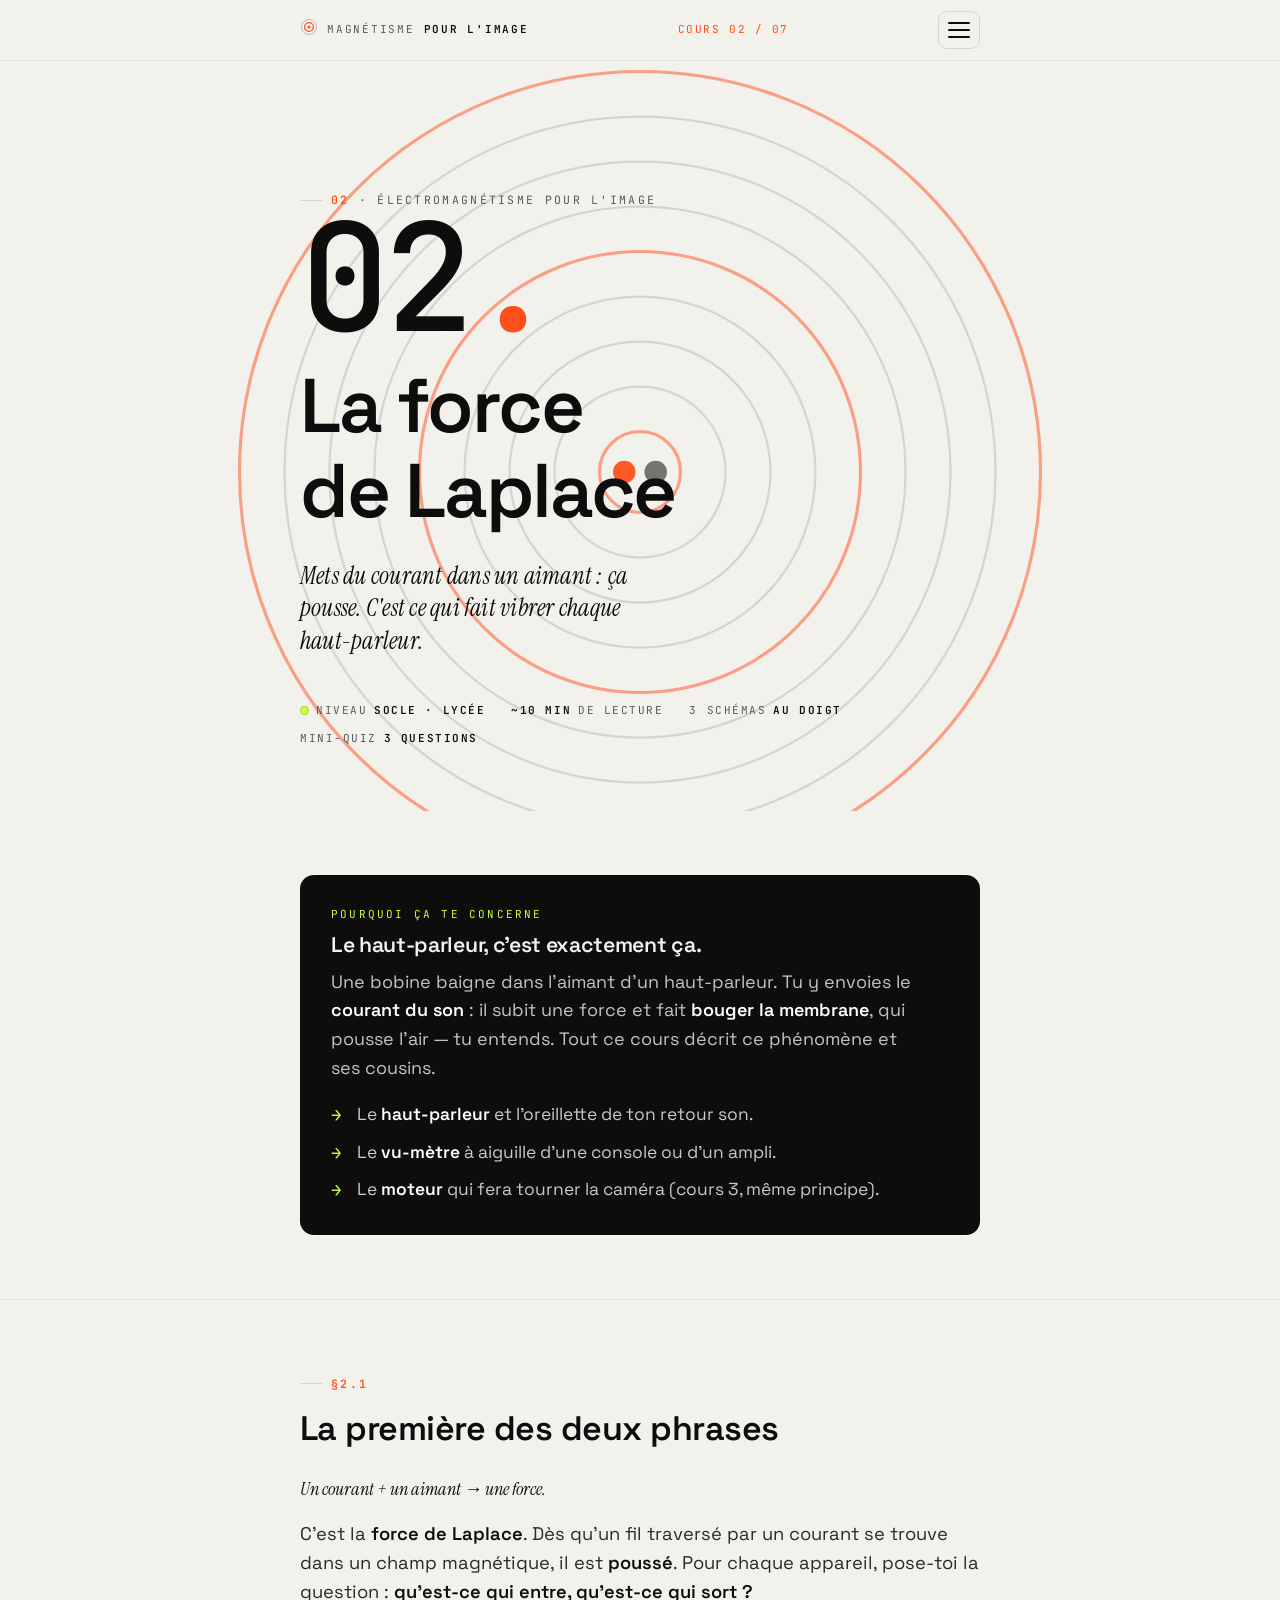
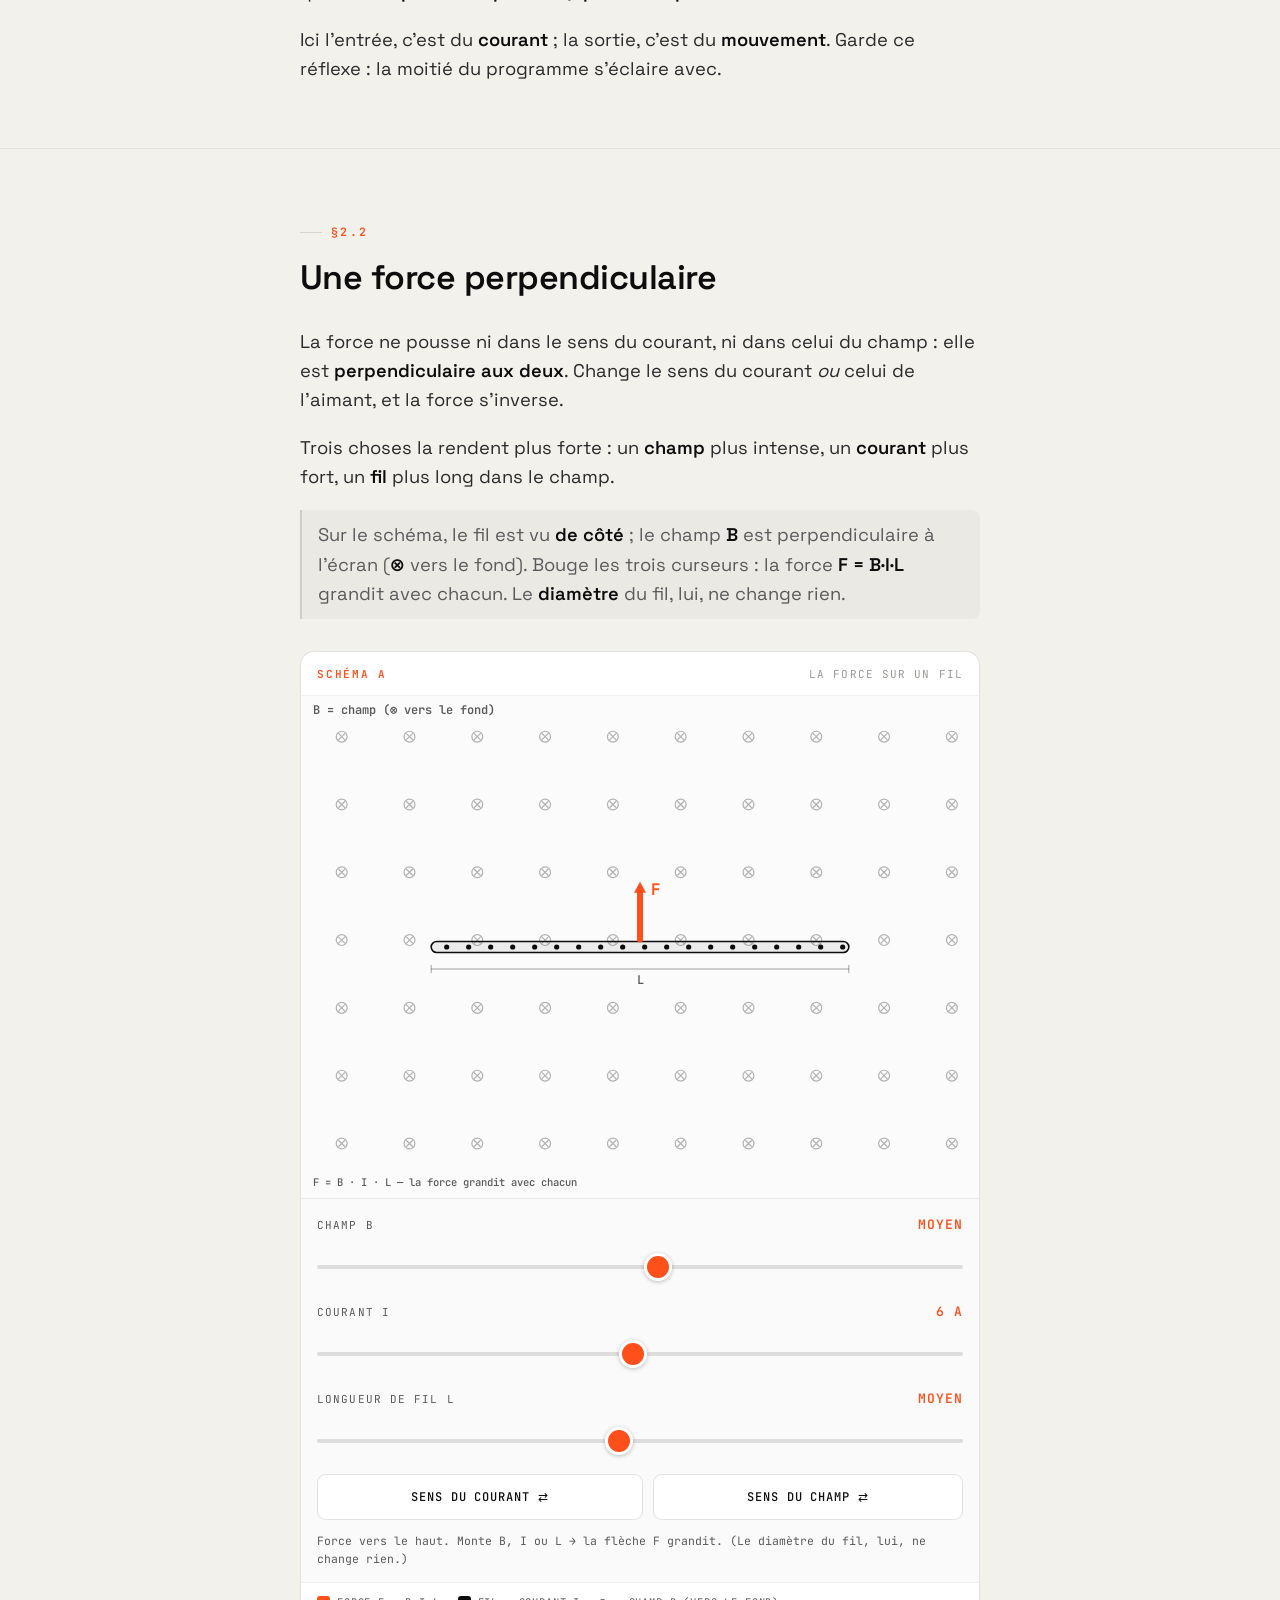
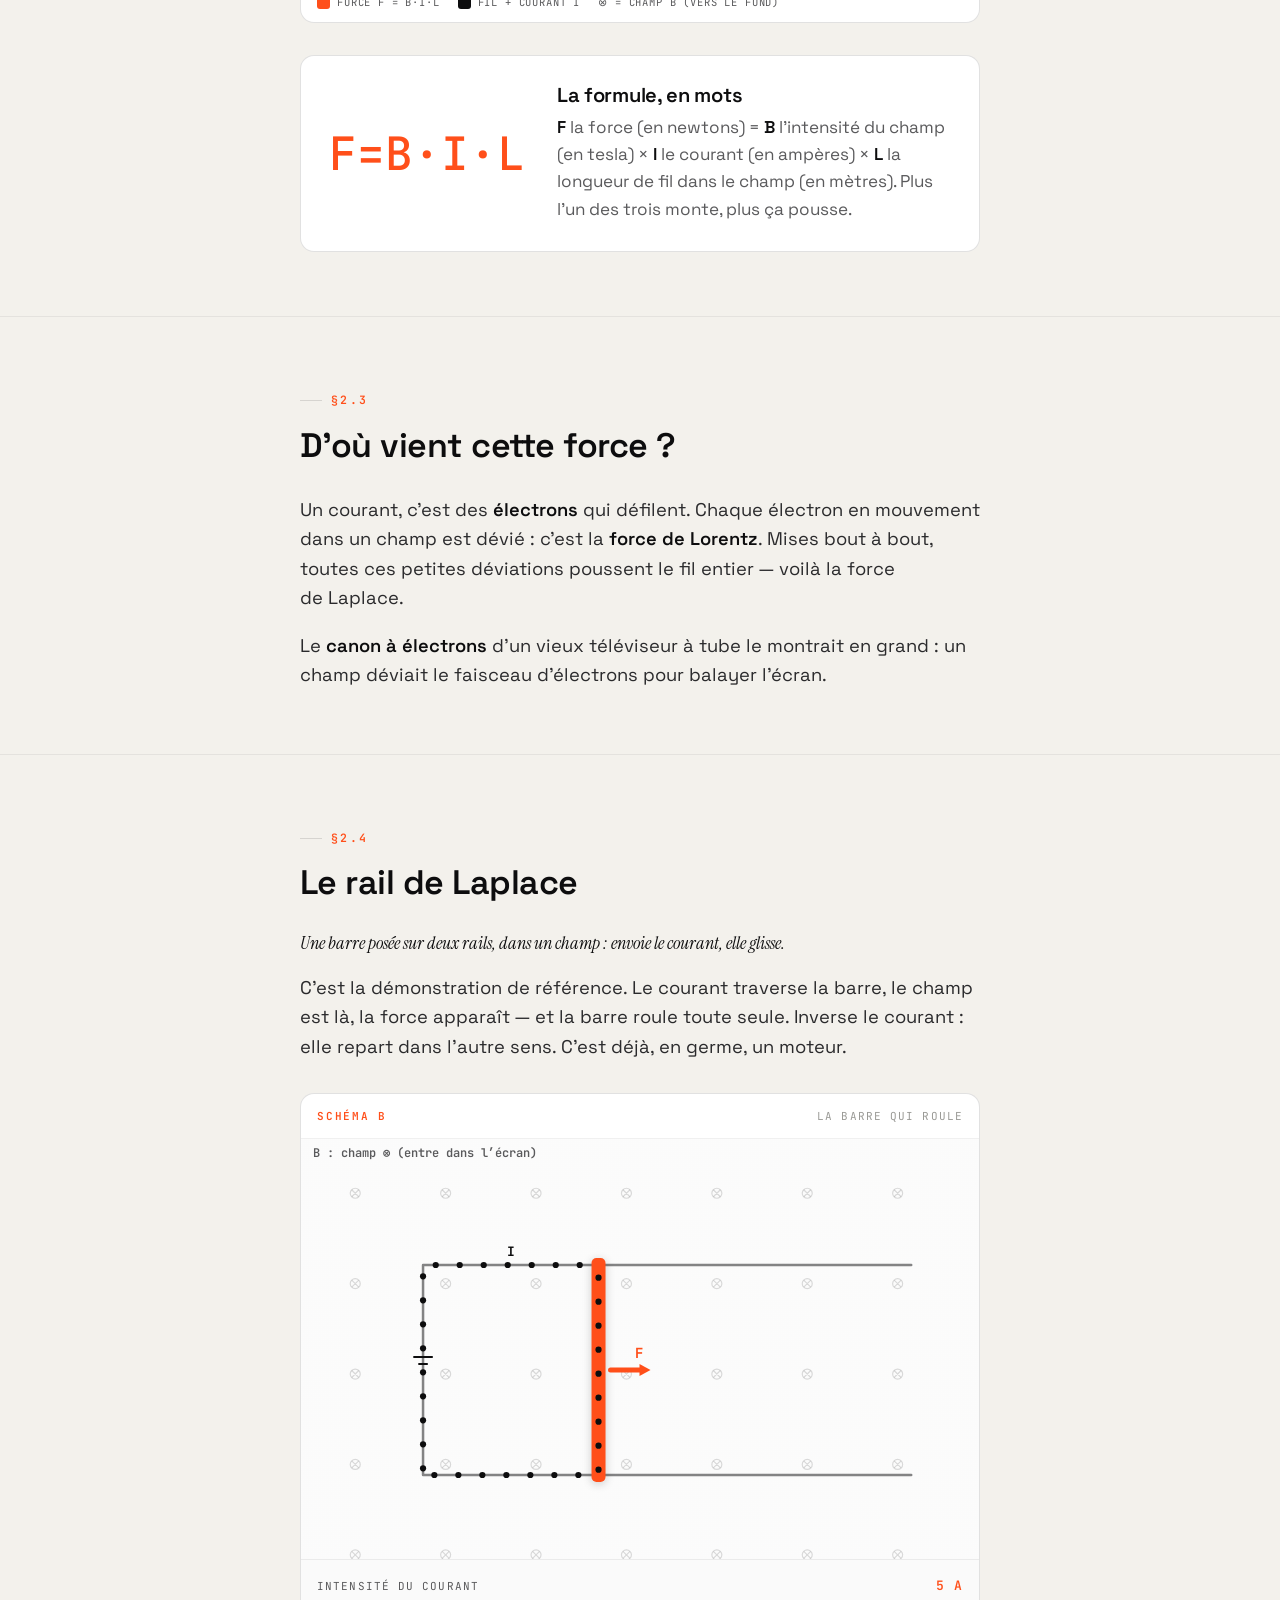
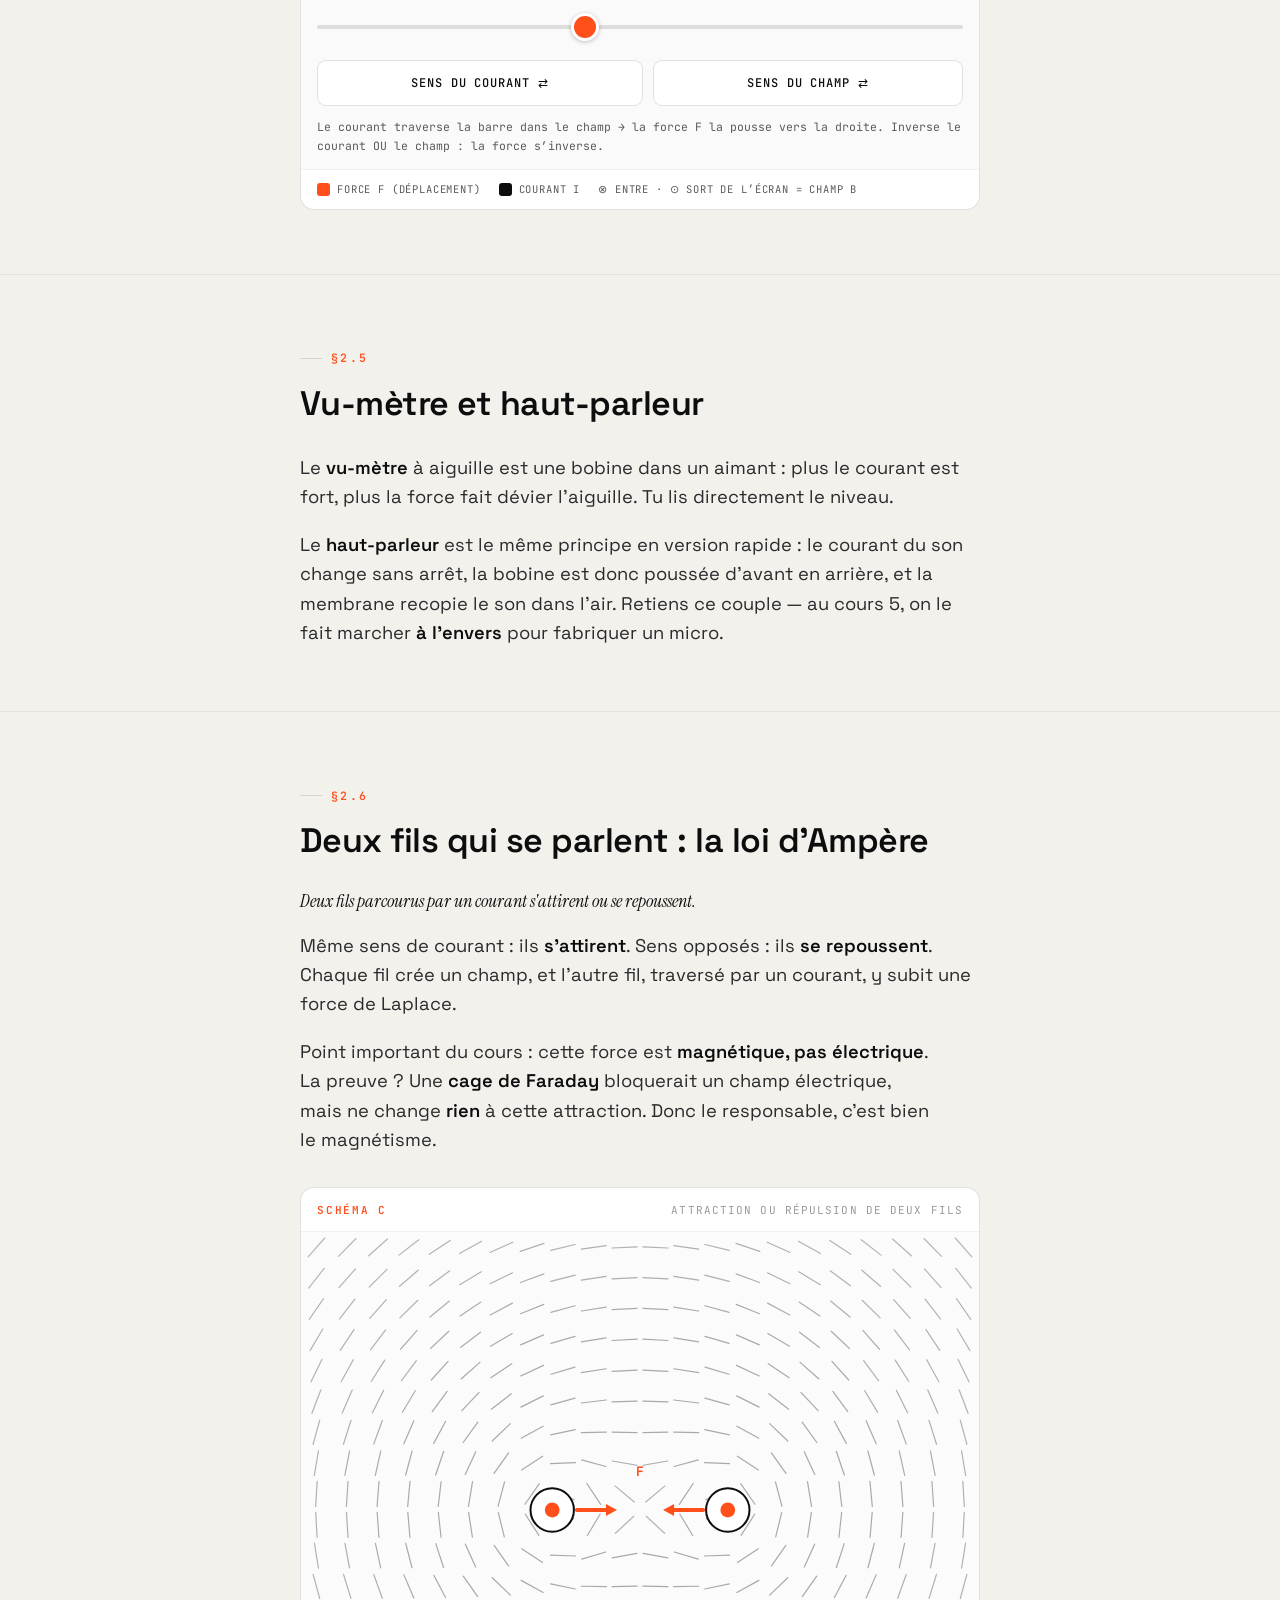
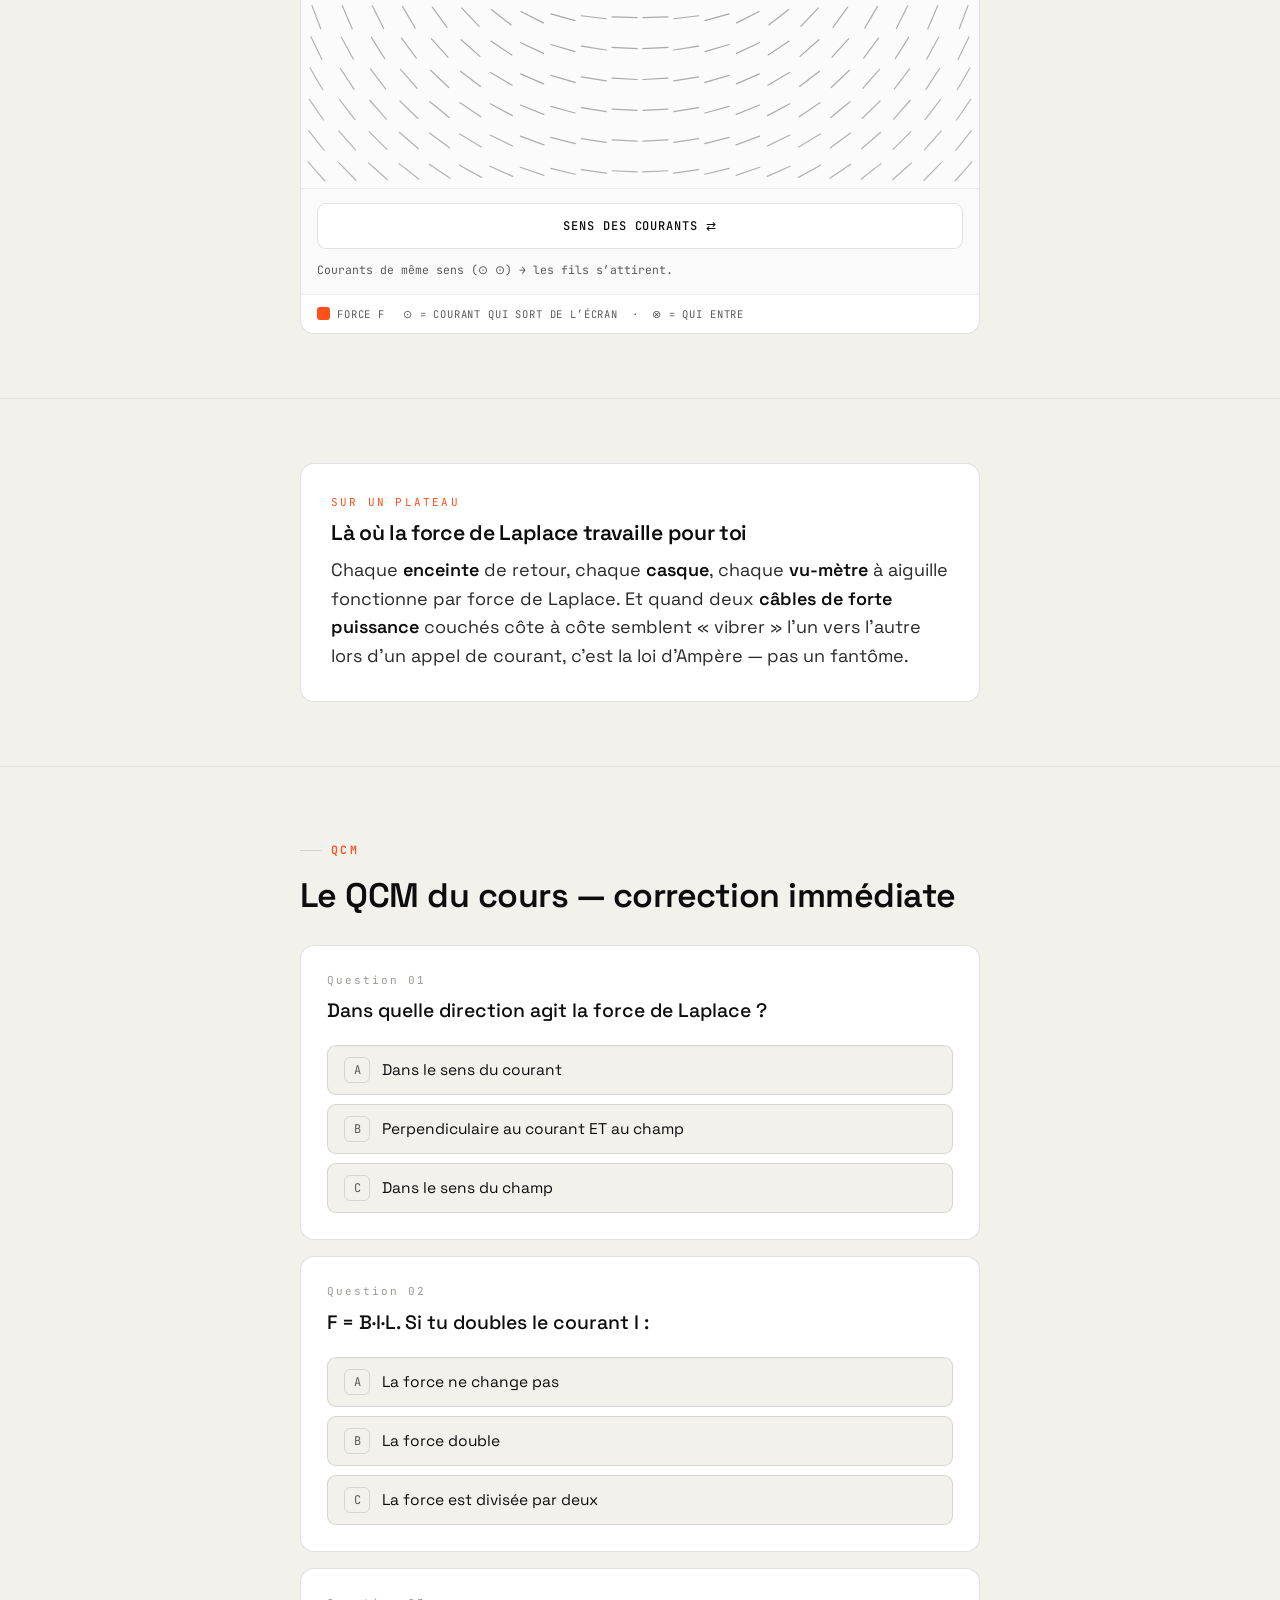
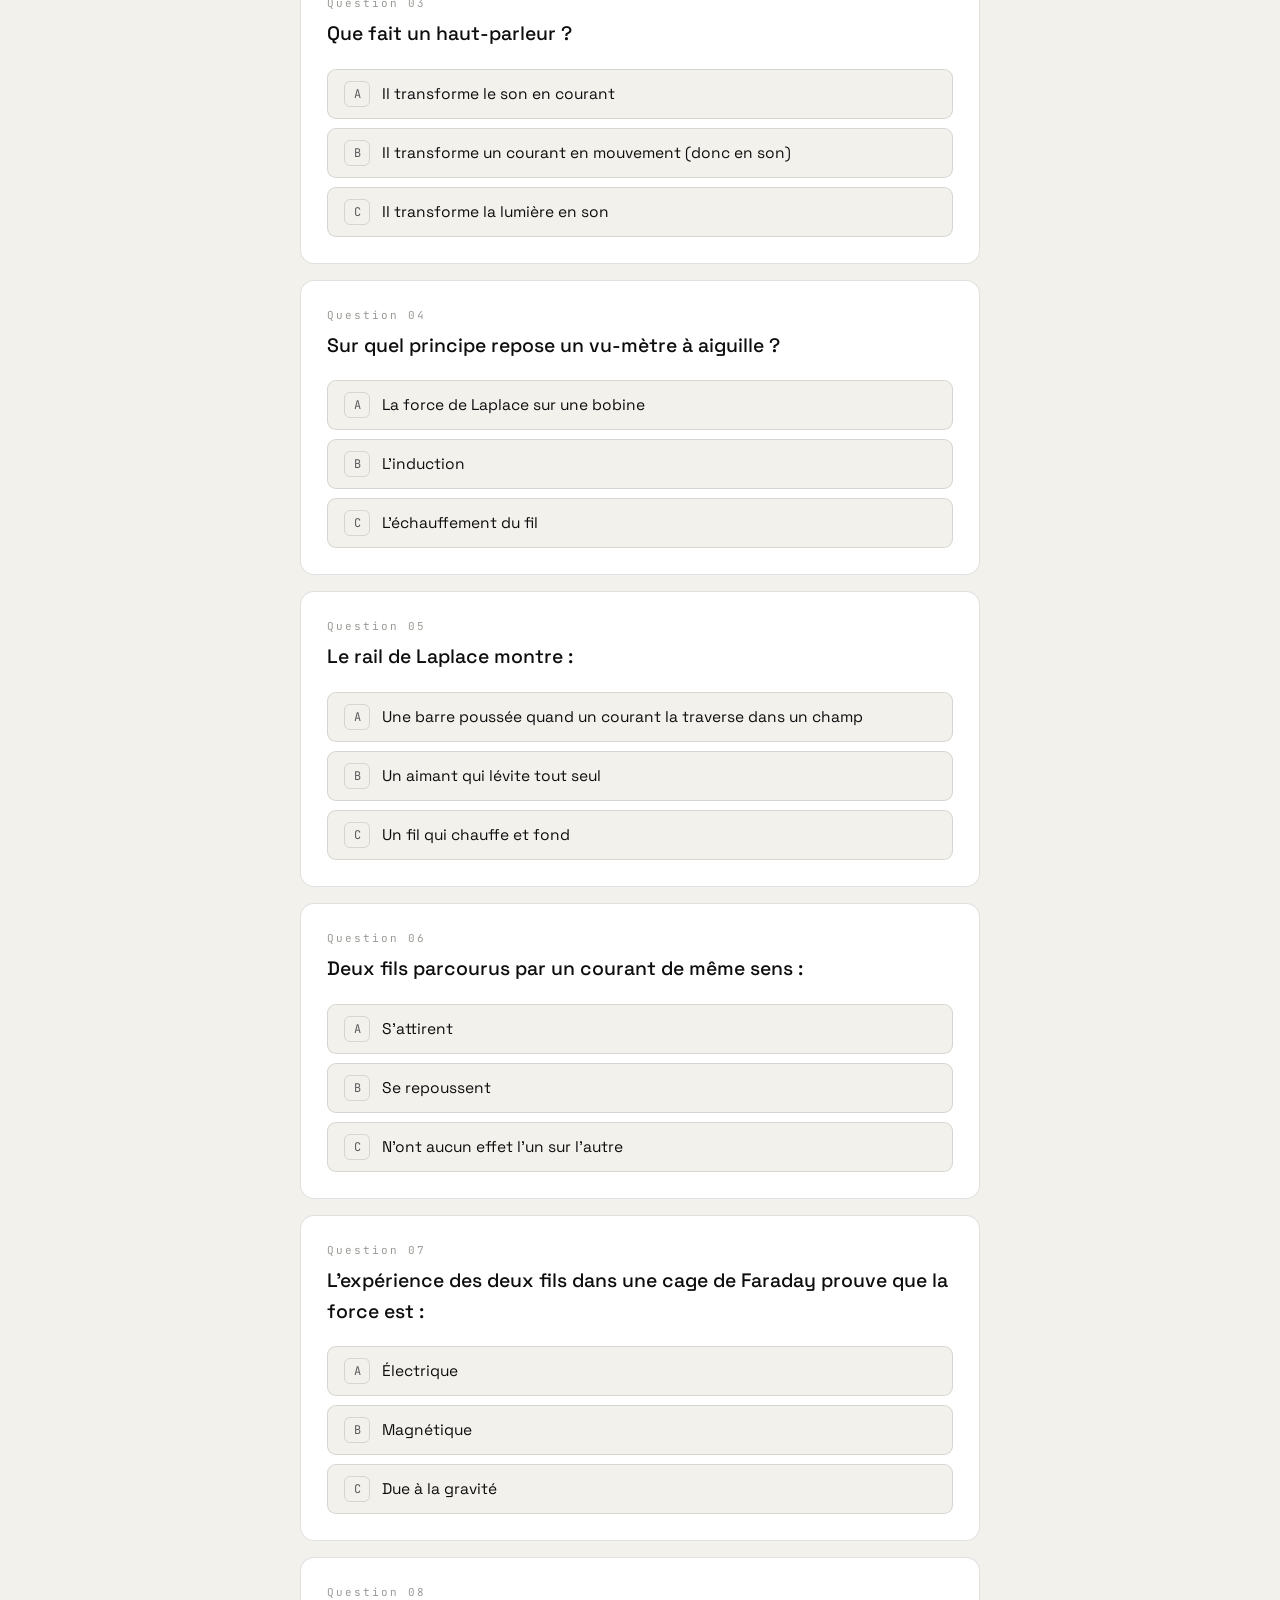
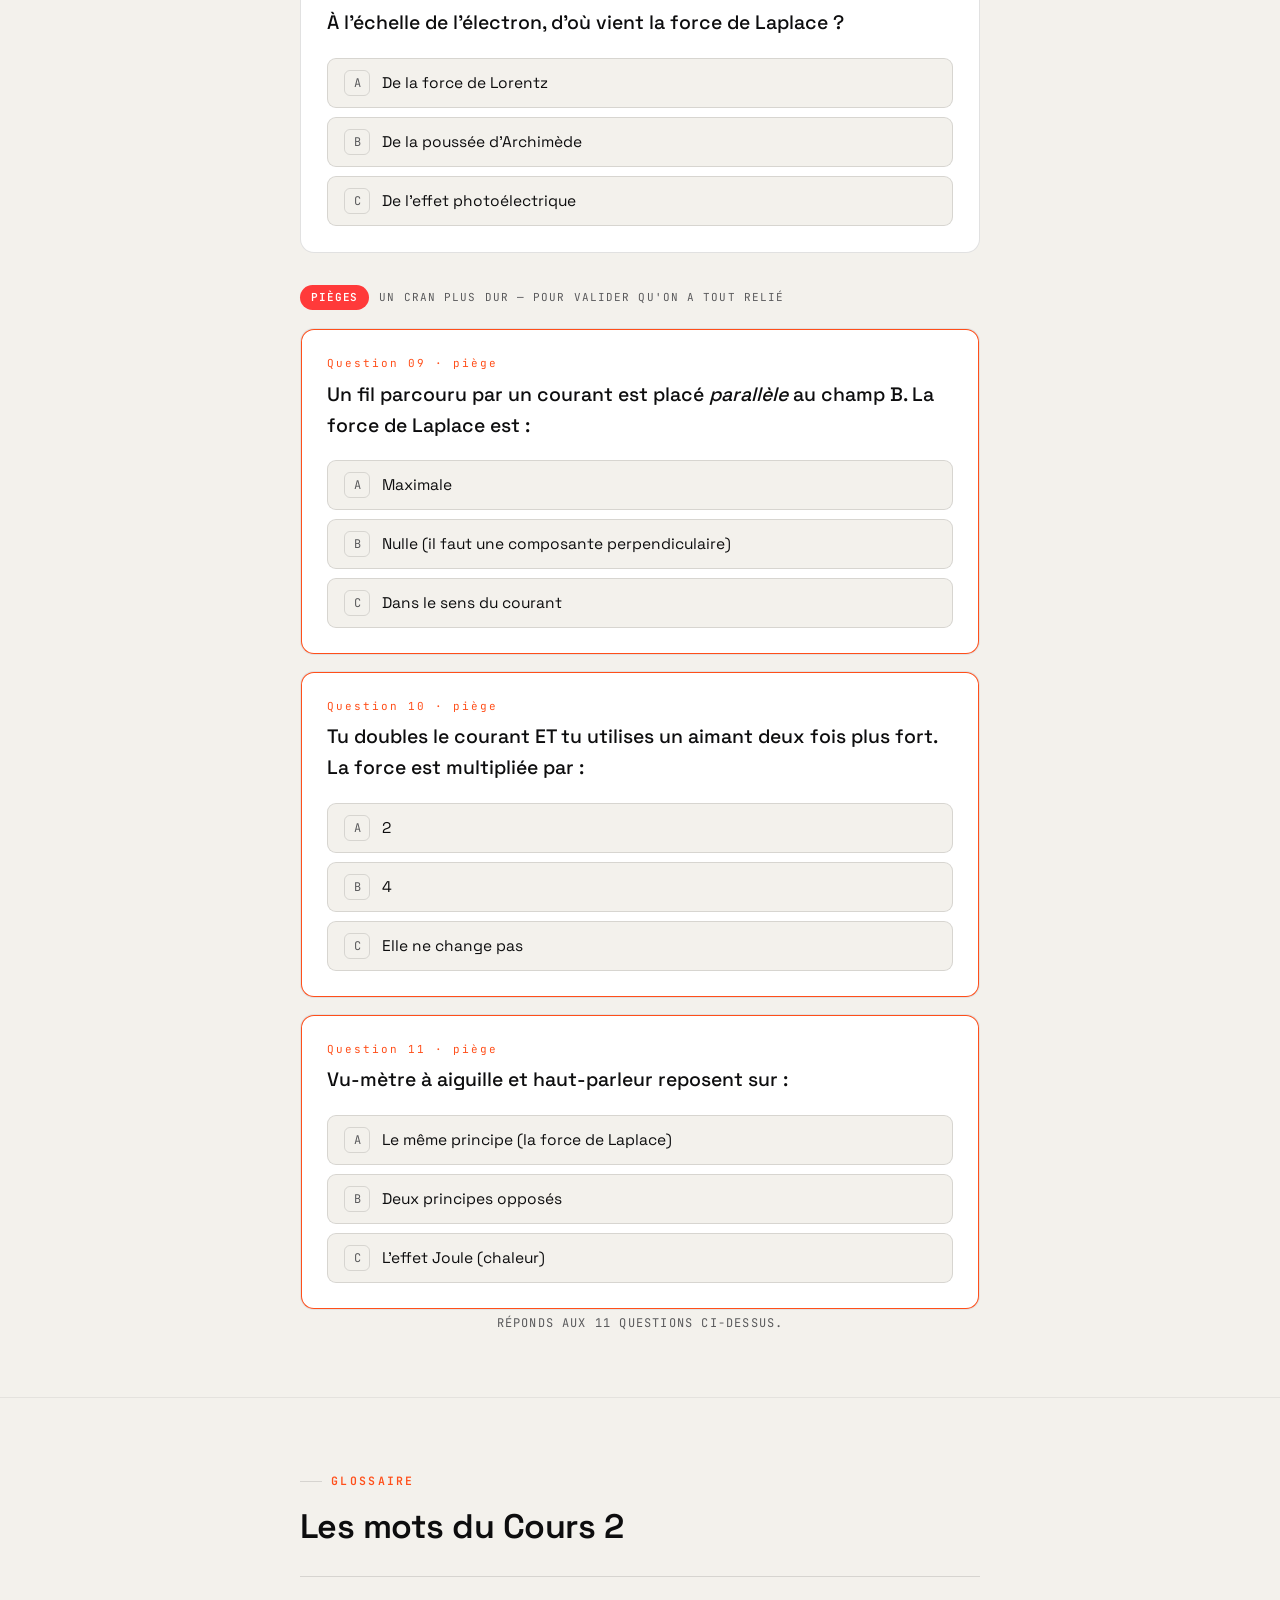
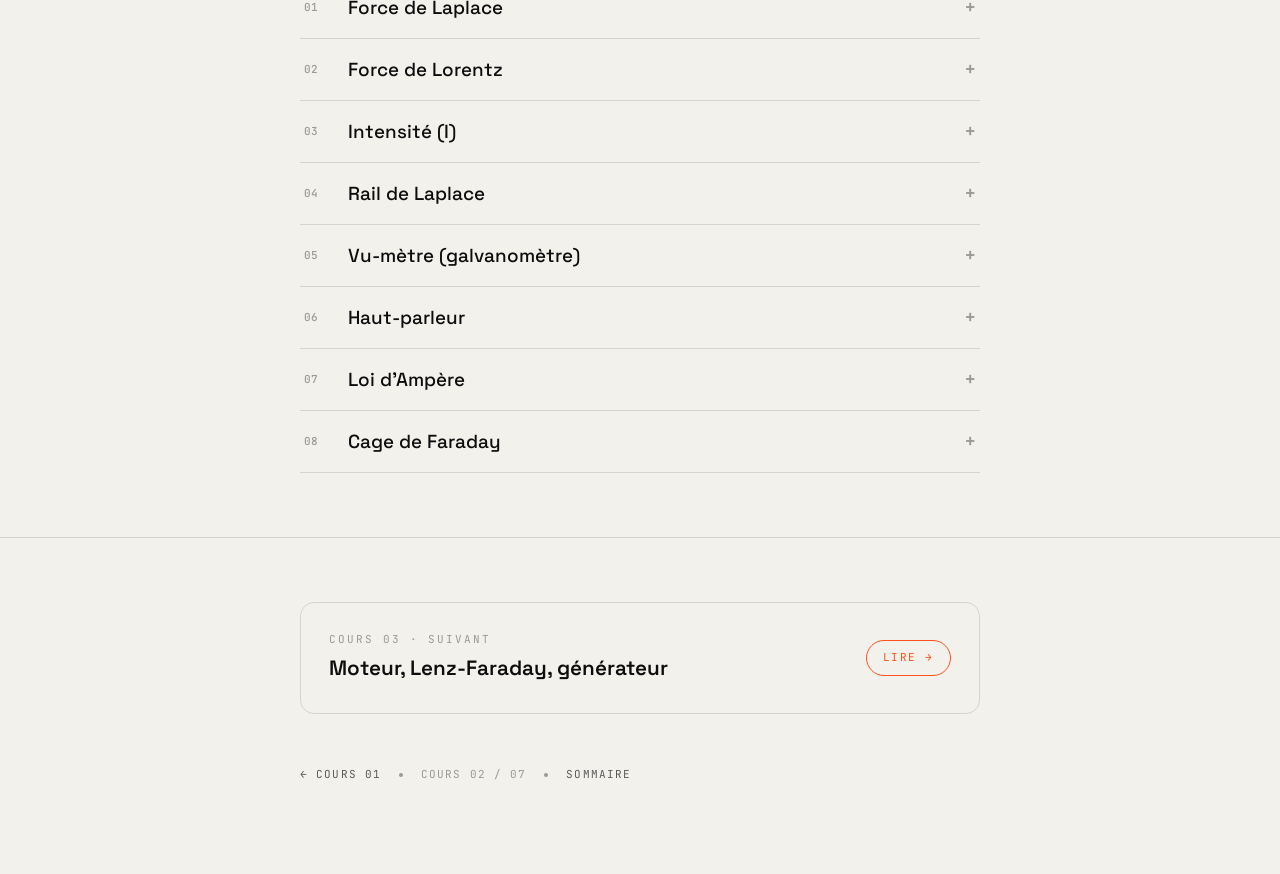
==== commit 6d9d963d: "Schema B (Cours 2) : bouton inverser le champ -> la force perpendiculaire s'inverse (comme le couran" ====
--- a/cours-2.html
+++ b/cours-2.html
@@ -165,7 +165,8 @@
           <div class="slider__top"><span>Intensité du courant</span><b id="rIval">5 A</b></div>
           <input type="range" id="rI" min="0.15" max="1" step="0.01" value="0.5">
         </div>
-        <button class="btn btn--accent" id="rDir" style="flex-basis:100%">Sens du courant ⇄</button>
+        <button class="btn btn--accent" id="rDir">Sens du courant ⇄</button>
+        <button class="btn" id="rField">Sens du champ ⇄</button>
         <div class="slider" style="flex-basis:100%">
           <div class="slider__top" id="rHint" style="text-transform:none;letter-spacing:0;font-size:11.5px"></div>
         </div>
@@ -173,7 +174,7 @@
       <div class="figure__legend">
         <span class="lg"><span class="sw" style="background:var(--accent)"></span> Force F (déplacement)</span>
         <span class="lg"><span class="sw" style="background:var(--ink)"></span> Courant I</span>
-        <span class="lg">⊗ = champ perpendiculaire (vers le fond)</span>
+        <span class="lg">⊗ entre · ⊙ sort de l’écran = champ B</span>
       </div>
     </figure>
   </div>
